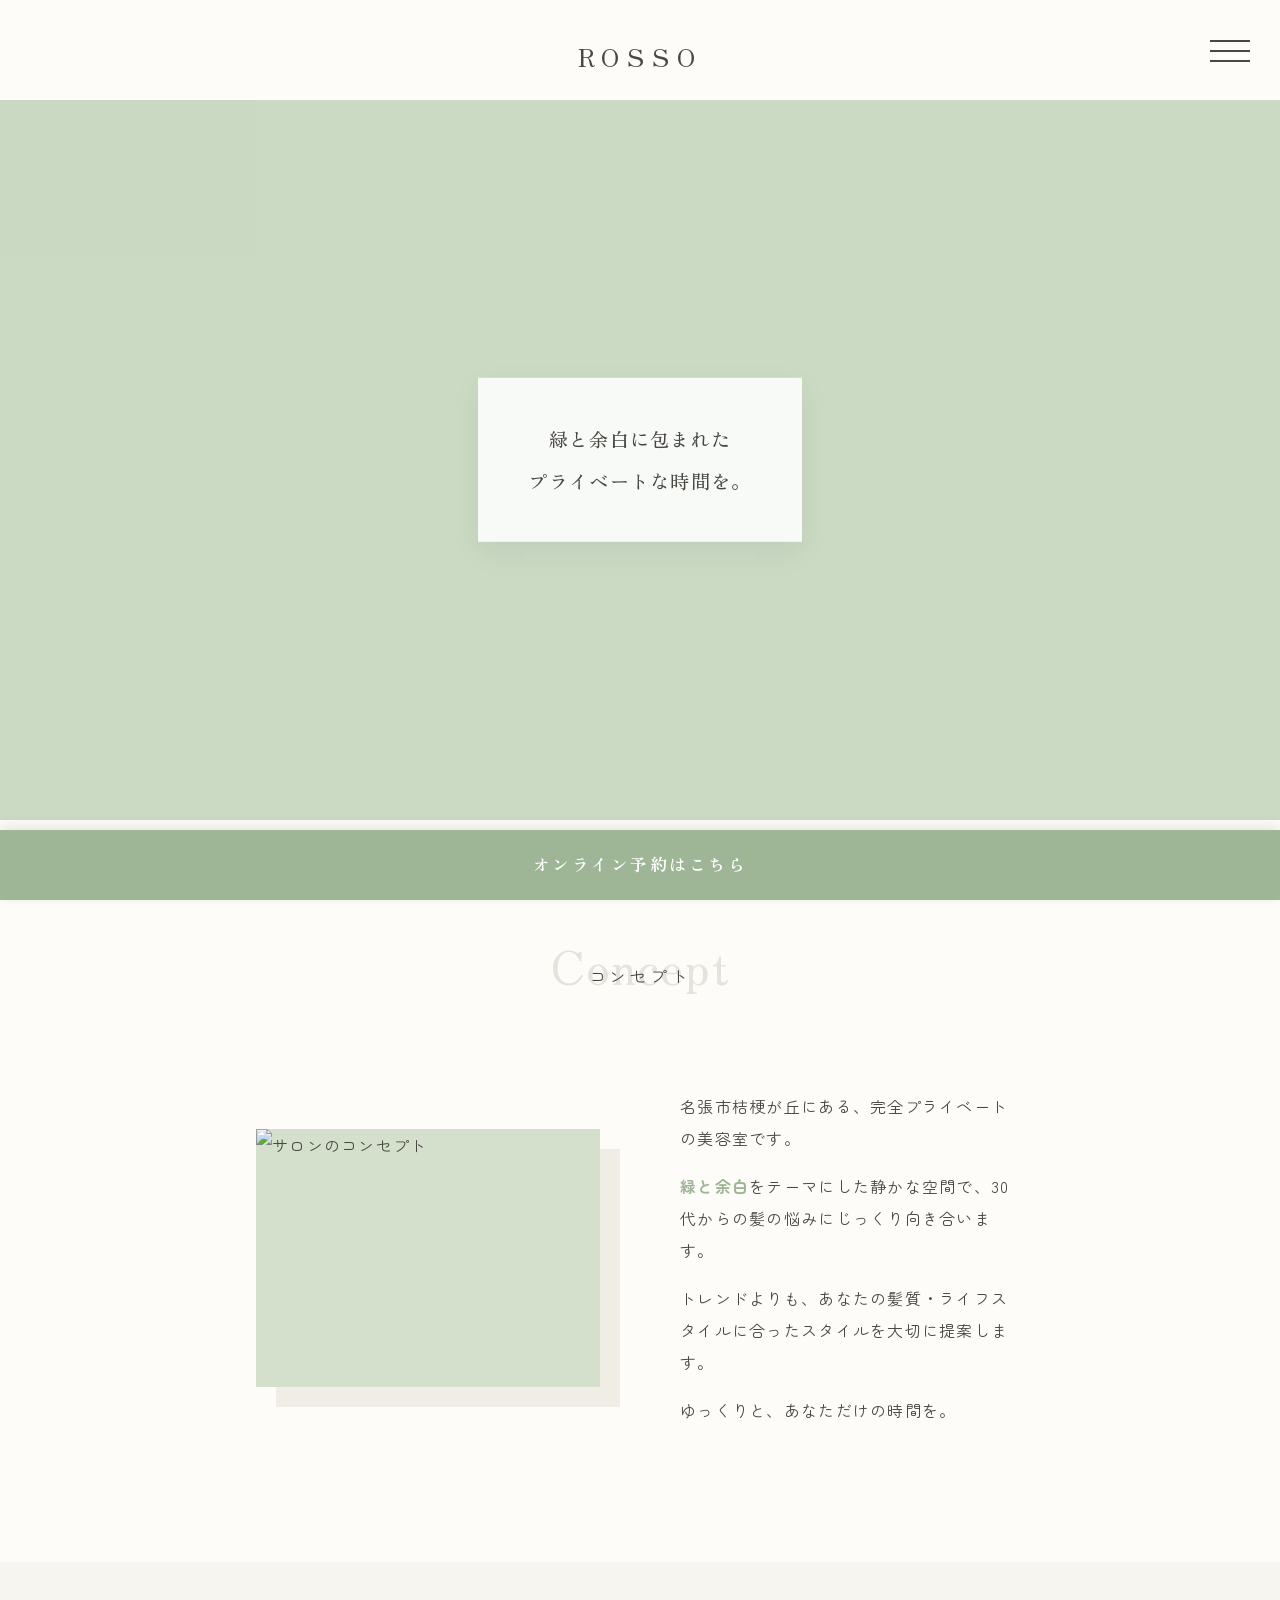
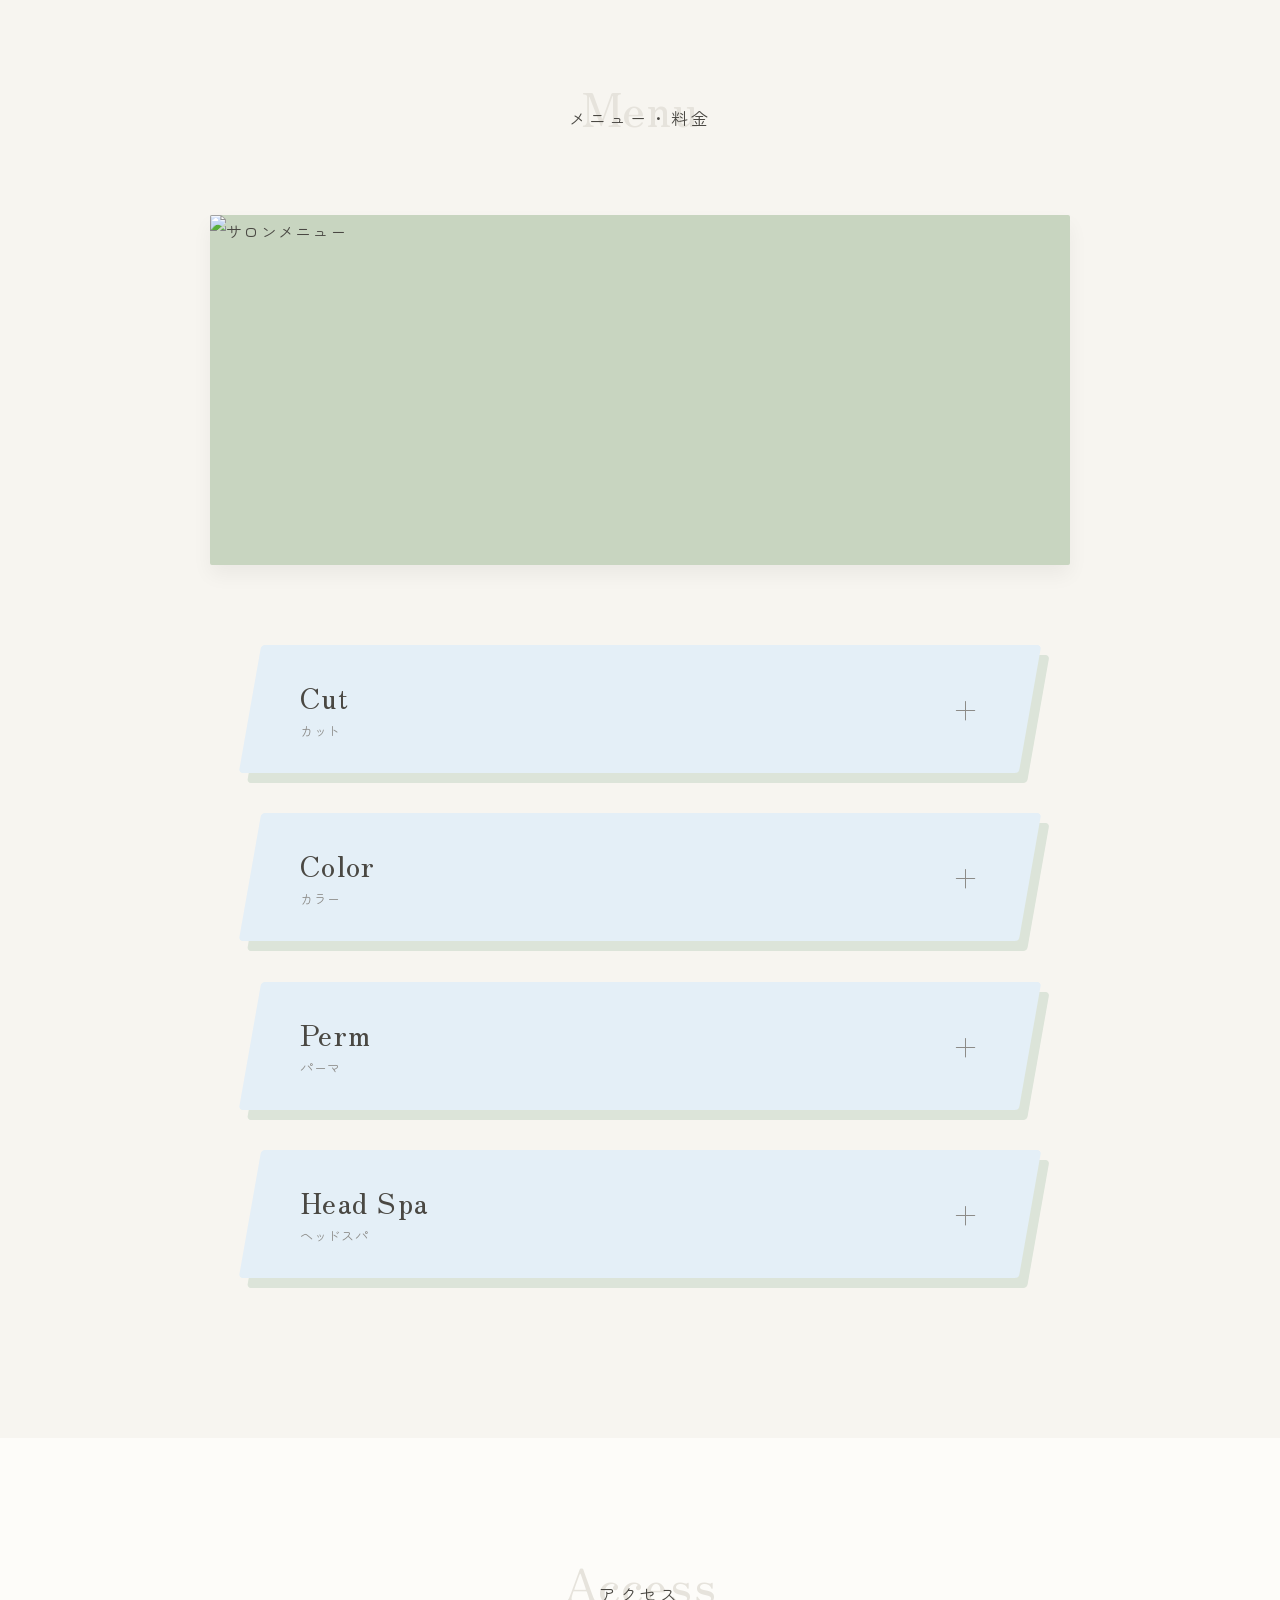
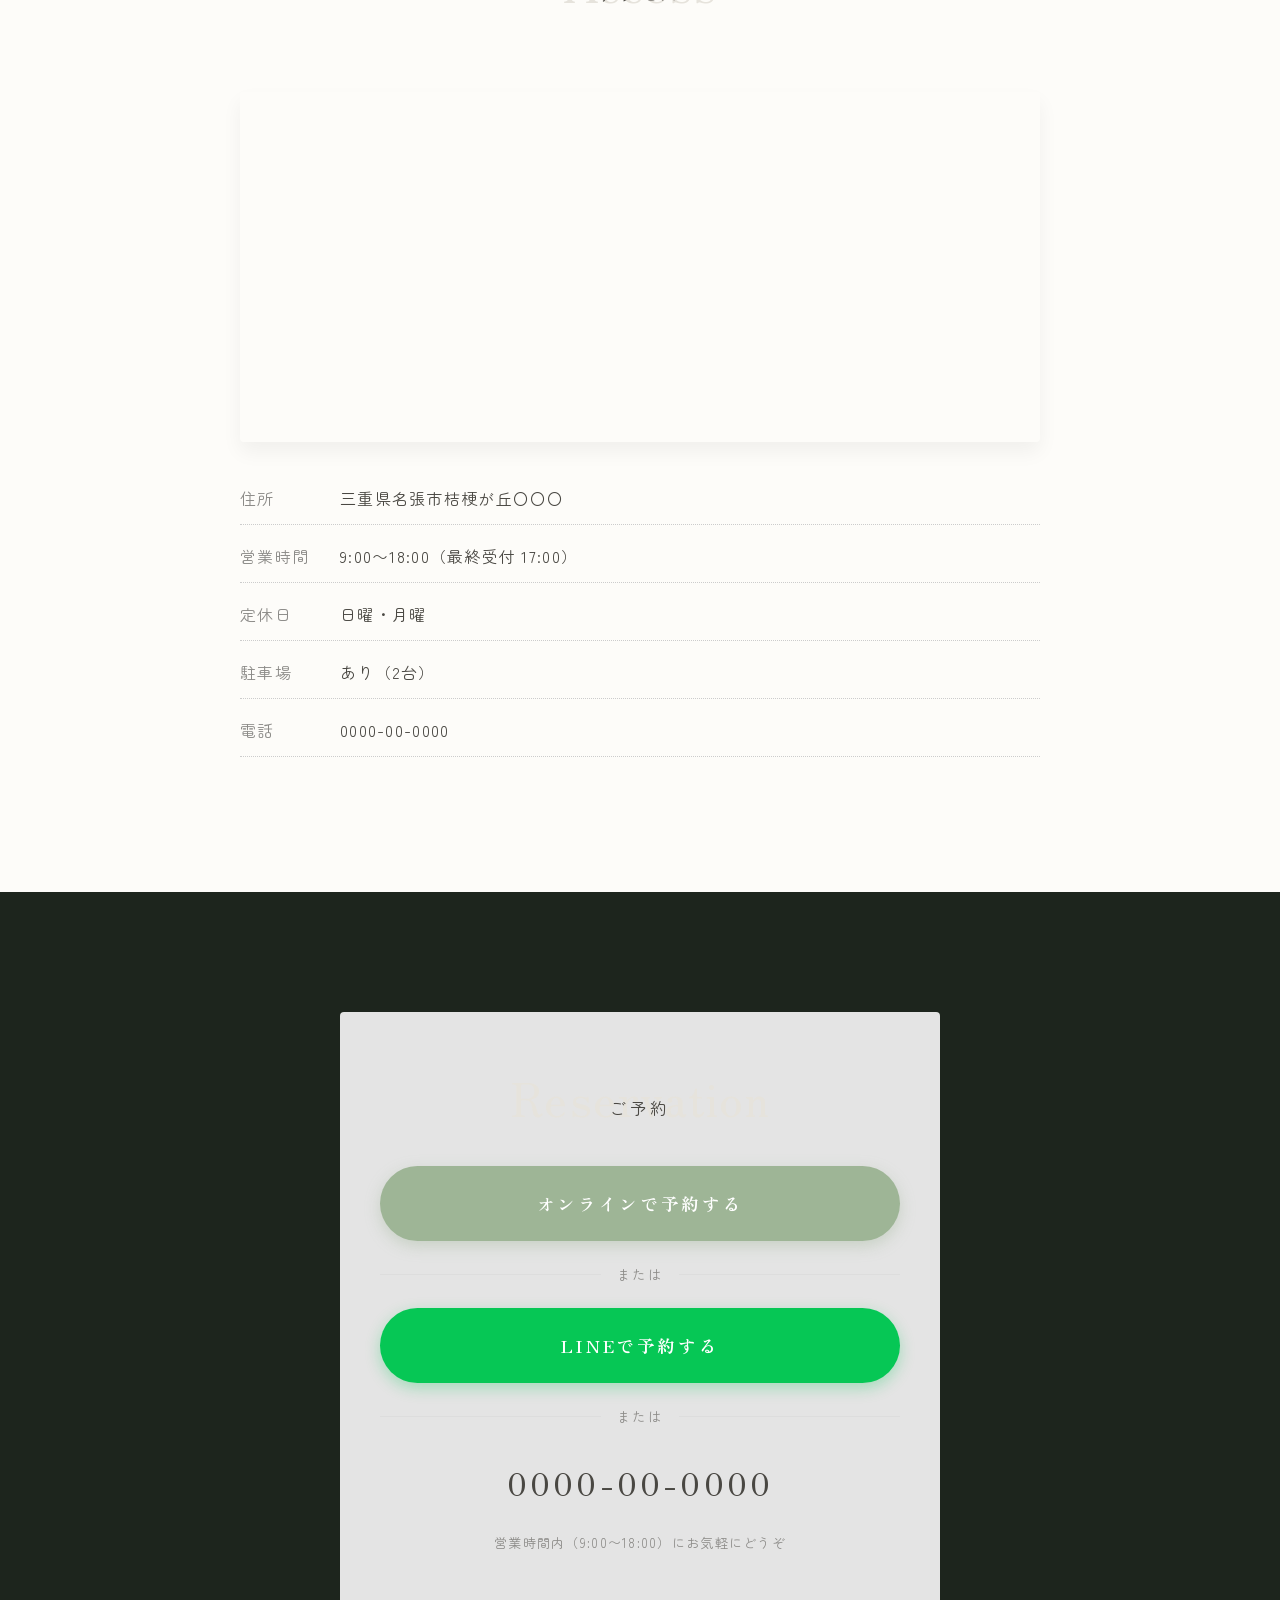
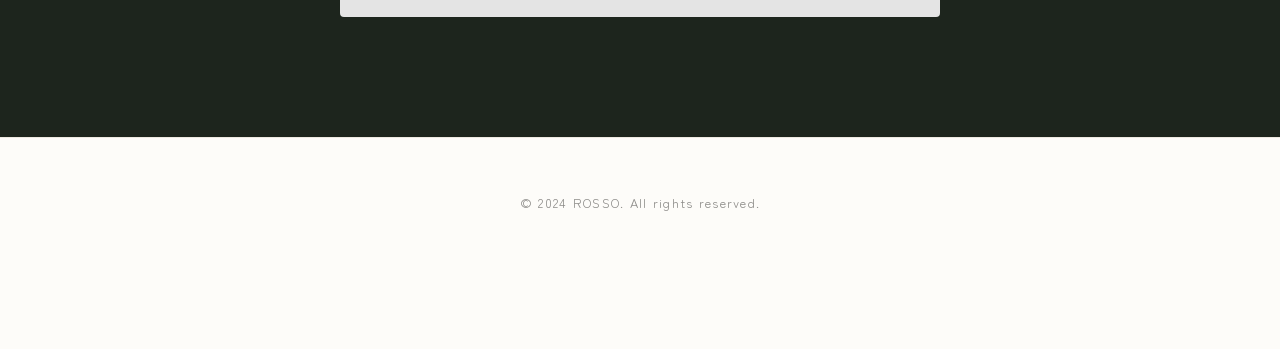
==== index.html @ 3d17b297 "美容室ROSSOの予約サイトを構築 - index.html: 既存サイト完成版（スライドショー・アコーディオン・アクセスマップ） - reservation.html: 週表示カレンダーUI + 予" ====
<!DOCTYPE html>
<html lang="ja">
<head>
    <meta charset="UTF-8">
    <meta name="viewport" content="width=device-width, initial-scale=1.0">
    <title>ROSSO | 緑と余白のプライベートサロン</title>
    <meta name="description" content="名張市桔梗が丘のプライベート美容室ROSSO（ロッソ）。緑と余白をテーマにした落ち着いた空間で、30代からの髪の悩みに寄り添います。カット、カラー、本格ヘッドスパなど。オンライン予約受付中。">

    <link rel="preconnect" href="https://fonts.googleapis.com">
    <link rel="preconnect" href="https://fonts.gstatic.com" crossorigin>
    <link href="https://fonts.googleapis.com/css2?family=Zen+Old+Mincho:wght@400;600&family=Zen+Maru+Gothic:wght@300;400;500&display=swap" rel="stylesheet">
    <link rel="stylesheet" href="css/style.css">
</head>
<body>

    <!-- ハンバーガーボタン -->
    <button class="hamburger-btn" id="hamburgerBtn" aria-label="メニューを開く">
        <span></span><span></span><span></span>
    </button>

    <!-- ナビゲーションオーバーレイ -->
    <nav class="nav-overlay" id="navOverlay" aria-hidden="true">
        <ul class="nav-list">
            <li><a href="#concept">Concept</a></li>
            <li><a href="#menu">Menu</a></li>
            <li><a href="#access">Access</a></li>
            <li><a href="reservation.html">Reservation</a></li>
        </ul>
    </nav>

    <!-- ヘッダー -->
    <header>
        <a href="index.html" class="logo-text">ROSSO</a>
    </header>

    <!-- ヒーロー -->
    <section class="hero" aria-label="メインビジュアル">
        <div class="hero-slider">
            <img src="images/hero1.jpg" alt="サロン内観" class="hero-img active">
            <img src="images/hero2.jpg" alt="ヘアスタイル" class="hero-img">
            <img src="images/hero3.jpg" alt="ヘッドスパ" class="hero-img">
        </div>
        <div class="hero-message">
            <div class="hero-box fade-up">
                <h2>緑と余白に包まれた<br>プライベートな時間を。</h2>
            </div>
        </div>
    </section>

    <!-- コンセプト -->
    <section id="concept">
        <div class="wrapper">
            <div class="section-header fade-up">
                <span class="en-title">Concept</span>
                <span class="jp-title">コンセプト</span>
            </div>
            <div class="concept-layout fade-up">
                <img src="images/concept.jpg" alt="サロンのコンセプト" class="concept-img">
                <div class="concept-text">
                    <p>名張市桔梗が丘にある、完全プライベートの美容室です。</p>
                    <p><span class="highlight">緑と余白</span>をテーマにした静かな空間で、30代からの髪の悩みにじっくり向き合います。</p>
                    <p>トレンドよりも、あなたの髪質・ライフスタイルに合ったスタイルを大切に提案します。</p>
                    <p>ゆっくりと、あなただけの時間を。</p>
                </div>
            </div>
        </div>
    </section>

    <!-- メニュー -->
    <section id="menu" style="background-color: #f7f5f0;">
        <div class="wrapper">
            <div class="section-header fade-up">
                <span class="en-title">Menu</span>
                <span class="jp-title">メニュー・料金</span>
            </div>
            <img src="images/menu-top.jpg" alt="サロンメニュー" class="menu-top-image fade-up">
            <div class="accordion-wrapper">

                <div class="accordion-item fade-up">
                    <div class="accordion-header">
                        <span class="cat-title">Cut <span class="cat-sub">カット</span></span>
                        <span class="toggle-icon">+</span>
                    </div>
                    <div class="accordion-content">
                        <ul class="menu-list">
                            <li class="menu-item">
                                <span class="item-name">カット</span>
                                <span class="item-dots"></span>
                                <span class="item-price">¥5,500〜</span>
                            </li>
                            <li class="menu-item">
                                <span class="item-name">カット＋シャンプー・ブロー</span>
                                <span class="item-dots"></span>
                                <span class="item-price">¥7,700〜</span>
                            </li>
                        </ul>
                        <span class="menu-note">※価格はすべて税込です</span>
                    </div>
                </div>

                <div class="accordion-item fade-up">
                    <div class="accordion-header">
                        <span class="cat-title">Color <span class="cat-sub">カラー</span></span>
                        <span class="toggle-icon">+</span>
                    </div>
                    <div class="accordion-content">
                        <ul class="menu-list">
                            <li class="menu-item">
                                <span class="item-name">リタッチカラー</span>
                                <span class="item-dots"></span>
                                <span class="item-price">¥8,800〜</span>
                            </li>
                            <li class="menu-item">
                                <span class="item-name">フルカラー</span>
                                <span class="item-dots"></span>
                                <span class="item-price">¥11,000〜</span>
                            </li>
                            <li class="menu-item">
                                <span class="item-name">ハイライト</span>
                                <span class="item-dots"></span>
                                <span class="item-price">¥15,400〜</span>
                            </li>
                        </ul>
                        <span class="menu-note">※価格はすべて税込です</span>
                    </div>
                </div>

                <div class="accordion-item fade-up">
                    <div class="accordion-header">
                        <span class="cat-title">Perm <span class="cat-sub">パーマ</span></span>
                        <span class="toggle-icon">+</span>
                    </div>
                    <div class="accordion-content">
                        <ul class="menu-list">
                            <li class="menu-item">
                                <span class="item-name">デジタルパーマ</span>
                                <span class="item-dots"></span>
                                <span class="item-price">¥16,500〜</span>
                            </li>
                            <li class="menu-item">
                                <span class="item-name">コールドパーマ</span>
                                <span class="item-dots"></span>
                                <span class="item-price">¥13,200〜</span>
                            </li>
                        </ul>
                        <span class="menu-note">※価格はすべて税込です</span>
                    </div>
                </div>

                <div class="accordion-item fade-up">
                    <div class="accordion-header">
                        <span class="cat-title">Head Spa <span class="cat-sub">ヘッドスパ</span></span>
                        <span class="toggle-icon">+</span>
                    </div>
                    <div class="accordion-content">
                        <ul class="menu-list">
                            <li class="menu-item">
                                <span class="item-name">本格ヘッドスパ 30分</span>
                                <span class="item-dots"></span>
                                <span class="item-price">¥6,600</span>
                            </li>
                            <li class="menu-item">
                                <span class="item-name">本格ヘッドスパ 60分</span>
                                <span class="item-dots"></span>
                                <span class="item-price">¥11,000</span>
                            </li>
                        </ul>
                        <span class="menu-note">※価格はすべて税込です</span>
                    </div>
                </div>

            </div>
        </div>
    </section>

    <!-- アクセス -->
    <section id="access">
        <div class="wrapper">
            <div class="section-header fade-up">
                <span class="en-title">Access</span>
                <span class="jp-title">アクセス</span>
            </div>
            <div class="access-container fade-up">
                <div class="access-map-wrapper">
                    <iframe
                        src="https://www.google.com/maps/embed?pb=!1m18!1m12!1m3!1d3283.0!2d136.1!3d34.6!2m3!1f0!2f0!3f0!3m2!1i1024!2i768!4f13.1!3m3!1m2!1s0x0%3A0x0!2zMzTCsDM2JzAwLjAiTiAxMzbCsDA2JzAwLjAiRQ!5e0!3m2!1sja!2sjp!4v1234567890"
                        title="ROSSOの地図"
                        allowfullscreen
                        loading="lazy">
                    </iframe>
                </div>
                <div class="access-details-wrapper">
                    <div class="access-row">
                        <span class="access-label">住所</span>
                        <span>三重県名張市桔梗が丘〇〇〇</span>
                    </div>
                    <div class="access-row">
                        <span class="access-label">営業時間</span>
                        <span>9:00〜18:00（最終受付 17:00）</span>
                    </div>
                    <div class="access-row">
                        <span class="access-label">定休日</span>
                        <span>日曜・月曜</span>
                    </div>
                    <div class="access-row">
                        <span class="access-label">駐車場</span>
                        <span>あり（2台）</span>
                    </div>
                    <div class="access-row">
                        <span class="access-label">電話</span>
                        <span><a href="tel:0000-00-0000">0000-00-0000</a></span>
                    </div>
                </div>
            </div>
        </div>
    </section>

    <!-- 予約 -->
    <section class="reservation-section" id="reservation">
        <div class="bg-night"></div>
        <div class="overlay"></div>
        <div class="wrapper">
            <div class="reserve-content-box fade-up">
                <div class="section-header" style="margin-bottom: 40px;">
                    <span class="en-title">Reservation</span>
                    <span class="jp-title">ご予約</span>
                </div>
                <a href="reservation.html" class="main-line-btn btn-online">
                    オンラインで予約する
                </a>
                <div class="divider-or">または</div>
                <a href="https://line.me/YOUR_LINE_ID" class="main-line-btn btn-line" target="_blank" rel="noopener noreferrer">
                    LINEで予約する
                </a>
                <div class="divider-or">または</div>
                <a href="tel:0000-00-0000" class="tel-link">0000-00-0000</a>
                <p class="tel-note">営業時間内（9:00〜18:00）にお気軽にどうぞ</p>
            </div>
        </div>
    </section>

    <!-- フッター -->
    <footer>
        <p>&copy; 2024 ROSSO. All rights reserved.</p>
    </footer>

    <!-- 下部固定ボタン -->
    <a href="reservation.html" class="fixed-bottom-btn">オンライン予約はこちら</a>

    <script src="js/main.js"></script>
</body>
</html>
---- css/style.css ----
@import url('https://fonts.googleapis.com/css2?family=Zen+Old+Mincho:wght@400;600&family=Zen+Maru+Gothic:wght@300;400;500&display=swap');

/* --- 変数設定 --- */
:root {
    --bg-color: #fdfcf9;
    --text-main: #4a4843;
    --text-sub: #8c8b88;
    --accent: #9eb596;
    --btn-bg: #e4eff7;
    --btn-shadow: #dce4d9;
    --line-green: #06c755;
    --font-heading: 'Zen Old Mincho', serif;
    --font-body: 'Zen Maru Gothic', sans-serif;
}

/* --- 基本設定 --- */
html { scroll-behavior: smooth; }
*, *::before, *::after { box-sizing: border-box; }
body {
    font-family: var(--font-body);
    background-color: var(--bg-color);
    color: var(--text-main);
    margin: 0; padding: 0;
    line-height: 2;
    letter-spacing: 0.08em;
    overflow-x: hidden;
    padding-bottom: 80px;
}
h1, h2, h3 { font-family: var(--font-heading); font-weight: 500; margin: 0; }
a { text-decoration: none; color: inherit; transition: opacity 0.3s; }
a:hover { opacity: 0.7; }
.wrapper { max-width: 900px; margin: 0 auto; padding: 0 20px; }
img { max-width: 100%; height: auto; display: block; }

/* --- アニメーション --- */
.fade-up {
    opacity: 0;
    transform: translateY(60px);
    transition: opacity 1.6s cubic-bezier(0.23, 1, 0.32, 1) 0.2s,
                transform 1.6s cubic-bezier(0.23, 1, 0.32, 1) 0.2s;
}
.fade-up.active { opacity: 1; transform: translateY(0); }

/* --- ハンバーガーメニュー --- */
.hamburger-btn {
    position: fixed; top: 30px; right: 30px;
    width: 40px; height: 40px;
    cursor: pointer; z-index: 1000;
    background: none; border: none; padding: 0;
}
.hamburger-btn span {
    display: block; width: 100%; height: 2px;
    background-color: var(--text-main);
    position: absolute; left: 0; transition: 0.4s;
}
.hamburger-btn span:nth-child(1) { top: 10px; }
.hamburger-btn span:nth-child(2) { top: 20px; }
.hamburger-btn span:nth-child(3) { top: 30px; }
.hamburger-btn.active span:nth-child(1) { top: 20px; transform: rotate(45deg); }
.hamburger-btn.active span:nth-child(2) { opacity: 0; }
.hamburger-btn.active span:nth-child(3) { top: 20px; transform: rotate(-45deg); }

.nav-overlay {
    position: fixed; top: 0; left: 0;
    width: 100%; height: 100vh;
    background: rgba(253, 252, 249, 0.98);
    z-index: 999;
    opacity: 0; visibility: hidden; transition: 0.4s;
    display: flex; align-items: center; justify-content: center;
}
.nav-overlay.active { opacity: 1; visibility: visible; }
.nav-list { list-style: none; padding: 0; margin: 0; text-align: center; }
.nav-list li { margin: 30px 0; }
.nav-list a { font-family: var(--font-heading); font-size: 1.5rem; display: block; }

/* --- ヘッダー --- */
header {
    padding: 30px 0; text-align: center;
    position: absolute; width: 100%; top: 0; z-index: 10;
}
.logo-text {
    font-family: var(--font-heading); font-size: 1.6rem;
    letter-spacing: 0.3em; color: var(--text-main); text-transform: uppercase;
}

/* --- ヒーロー（スライドショー） --- */
.hero { margin-top: 100px; height: 80vh; width: 100%; position: relative; overflow: hidden; }
.hero-slider { width: 100%; height: 100%; position: absolute; top: 0; left: 0; }
.hero-img {
    width: 100%; height: 100%; object-fit: cover;
    position: absolute; top: 0; left: 0;
    opacity: 0;
    transition: opacity 2.5s ease, transform 8s linear;
    transform: scale(1.0); z-index: 1;
    background-color: #c8d8c0;
}
.hero-img.active { opacity: 0.95; transform: scale(1.08); z-index: 2; }
.hero-message {
    position: absolute; top: 50%; left: 50%;
    transform: translate(-50%, -50%);
    text-align: center; width: 80%; z-index: 10;
}
.hero-box {
    background: rgba(255, 255, 255, 0.88);
    padding: 40px 50px; display: inline-block;
    box-shadow: 0 10px 30px rgba(0, 0, 0, 0.06);
}
.hero-box h2 { font-size: 1.2rem; color: var(--text-main); margin: 0; line-height: 2.2; }

/* --- セクション共通 --- */
section { padding: 120px 0; }
.section-header { text-align: center; margin-bottom: 80px; }
.en-title {
    display: block; font-size: 3rem; font-family: var(--font-heading);
    color: #e6e3dc; margin-bottom: -28px; position: relative; z-index: 0;
    line-height: 1;
}
.jp-title { display: block; font-size: 1.05rem; position: relative; z-index: 1; letter-spacing: 0.2em; }

/* --- コンセプト --- */
.concept-layout {
    display: flex; align-items: center; justify-content: center;
    gap: 80px; flex-wrap: wrap;
}
.concept-img {
    width: 40%; min-width: 280px; aspect-ratio: 4/3;
    object-fit: cover; box-shadow: 20px 20px 0px #f0ede6;
    background-color: #d4e0cc;
}
.concept-text { width: 40%; min-width: 280px; }
.highlight { color: var(--accent); font-weight: bold; }

/* --- メニュー --- */
.menu-top-image {
    width: 100%; height: 350px; object-fit: cover;
    margin-bottom: 80px; border-radius: 2px;
    box-shadow: 0 10px 20px rgba(0, 0, 0, 0.05);
    background-color: #c8d5c0;
}
.accordion-wrapper { max-width: 800px; margin: 0 auto; }
.accordion-item { margin-bottom: 40px; }
.accordion-header {
    padding: 35px 50px; cursor: pointer;
    display: flex; justify-content: space-between; align-items: center;
    background-color: var(--btn-bg);
    transform: skewX(-10deg);
    box-shadow: 10px 10px 0px var(--btn-shadow);
    border-radius: 4px; transition: all 0.3s ease; margin: 0 10px;
}
.accordion-header:hover {
    transform: skewX(-10deg) translate(-3px, -3px);
    box-shadow: 13px 13px 0px var(--btn-shadow);
    background-color: #ecf4f9;
}
.accordion-header > * { transform: skewX(10deg); }
.cat-title {
    font-size: 1.8rem; font-family: var(--font-heading); color: var(--text-main);
    display: flex; flex-direction: column; align-items: flex-start; line-height: 1.2;
}
.cat-sub {
    font-size: 0.82rem; color: var(--text-sub); margin-top: 8px;
    font-family: var(--font-body); font-weight: normal; letter-spacing: 0.05em;
}
.toggle-icon {
    font-size: 1.8rem; color: var(--text-sub); font-weight: 300;
    transition: transform 0.3s; margin-left: 20px; line-height: 1;
}
.accordion-item.open .toggle-icon { transform: skewX(10deg) rotate(45deg); }
.accordion-content {
    max-height: 0; overflow: hidden;
    transition: max-height 0.7s ease-out; padding: 0 50px;
}
.accordion-item.open .accordion-content { padding-top: 30px; padding-bottom: 20px; }
.menu-list { list-style: none; padding: 0; margin: 0; }
.menu-item {
    display: flex; justify-content: space-between;
    align-items: baseline; margin-bottom: 20px;
}
.item-name { background-color: #f7f5f0; padding-right: 15px; z-index: 1; }
.item-dots {
    flex-grow: 1; border-bottom: 1px dotted #ccc;
    margin: 0 10px; position: relative; top: -5px;
}
.item-price { font-family: var(--font-heading); font-size: 1.1rem; white-space: nowrap; }
.menu-note { display: block; text-align: right; font-size: 0.8rem; color: var(--text-sub); margin-top: 10px; }

/* --- アクセス --- */
.access-container { text-align: center; }
.access-map-wrapper {
    width: 100%; max-width: 800px; margin: 0 auto 40px auto;
    position: relative;
}
.access-map-wrapper iframe {
    width: 100%; height: 350px; border: 0;
    filter: grayscale(20%); display: block;
    border-radius: 4px;
    box-shadow: 0 10px 20px rgba(0, 0, 0, 0.05);
}
.access-details-wrapper { max-width: 800px; margin: 0 auto; text-align: left; }
.access-row {
    display: flex; margin-bottom: 15px;
    border-bottom: 1px dotted #ccc; padding-bottom: 10px;
}
.access-label { width: 100px; color: var(--text-sub); flex-shrink: 0; }

/* --- 予約セクション --- */
.reservation-section {
    position: relative; text-align: center; padding: 120px 0;
    color: #fff;
}
.bg-night {
    position: absolute; top: 0; left: 0; width: 100%; height: 100%;
    background-image: url('../images/reserve-bg.jpg');
    background-size: cover; background-position: center; z-index: -2;
    background-color: #3a4a3a;
}
.overlay {
    position: absolute; top: 0; left: 0; width: 100%; height: 100%;
    background: rgba(0, 0, 0, 0.5); z-index: -1;
}
.reserve-content-box {
    background-color: rgba(255, 255, 255, 0.88);
    color: var(--text-main);
    padding: 60px 40px; max-width: 600px;
    margin: 0 auto; border-radius: 4px;
}
.main-line-btn {
    display: block; color: #fff;
    text-align: center; padding: 20px 0; border-radius: 50px;
    font-size: 1.1rem; font-weight: bold; margin-bottom: 16px;
    transition: 0.3s; font-family: var(--font-heading);
    letter-spacing: 0.15em;
}
.main-line-btn:hover { transform: translateY(-3px); opacity: 0.9; }
.btn-online {
    background-color: var(--accent);
    box-shadow: 0 5px 15px rgba(158, 181, 150, 0.4);
}
.btn-line {
    background-color: var(--line-green);
    box-shadow: 0 5px 15px rgba(6, 199, 85, 0.3);
}
.divider-or {
    display: flex; align-items: center; gap: 16px;
    color: var(--text-sub); font-size: 0.85rem; margin: 20px 0;
}
.divider-or::before, .divider-or::after {
    content: ''; flex: 1; border-bottom: 1px solid #ddd;
}
.tel-link {
    display: block; font-size: 2rem; font-family: var(--font-heading);
    color: var(--text-main); letter-spacing: 0.1em; margin: 16px 0;
}
.tel-note { font-size: 0.82rem; color: var(--text-sub); margin: 0; }

/* --- フッター --- */
footer {
    text-align: center; padding: 40px 20px;
    font-size: 0.8rem; color: var(--text-sub);
    background-color: var(--bg-color);
    border-top: 1px solid #ede9e0;
}

/* --- 下部固定予約ボタン --- */
.fixed-bottom-btn {
    position: fixed; bottom: 0; left: 0; width: 100%;
    background-color: var(--accent); color: #fff;
    text-align: center; padding: 18px 0;
    font-family: var(--font-heading); font-size: 1.05rem; font-weight: bold;
    z-index: 997; box-shadow: 0 -3px 12px rgba(0, 0, 0, 0.1);
    transition: 0.3s; letter-spacing: 0.15em;
}
.fixed-bottom-btn:hover { opacity: 0.9; color: #fff; }

/* --- レスポンシブ --- */
@media (max-width: 768px) {
    .hero-box { padding: 28px 24px; }
    .hero-box h2 { font-size: 1rem; }
    .concept-layout { gap: 40px; }
    .concept-img, .concept-text { width: 100%; min-width: unset; }
    .accordion-header { padding: 24px 28px; transform: skewX(-6deg); margin: 0 5px; }
    .accordion-header:hover { transform: skewX(-6deg) translate(-3px, -3px); }
    .accordion-header > * { transform: skewX(6deg); }
    .accordion-item.open .toggle-icon { transform: skewX(6deg) rotate(45deg); }
    .cat-title { font-size: 1.3rem; }
    .en-title { font-size: 2rem; }
    .reserve-content-box { padding: 40px 20px; margin: 0 16px; }
    .tel-link { font-size: 1.6rem; }
}
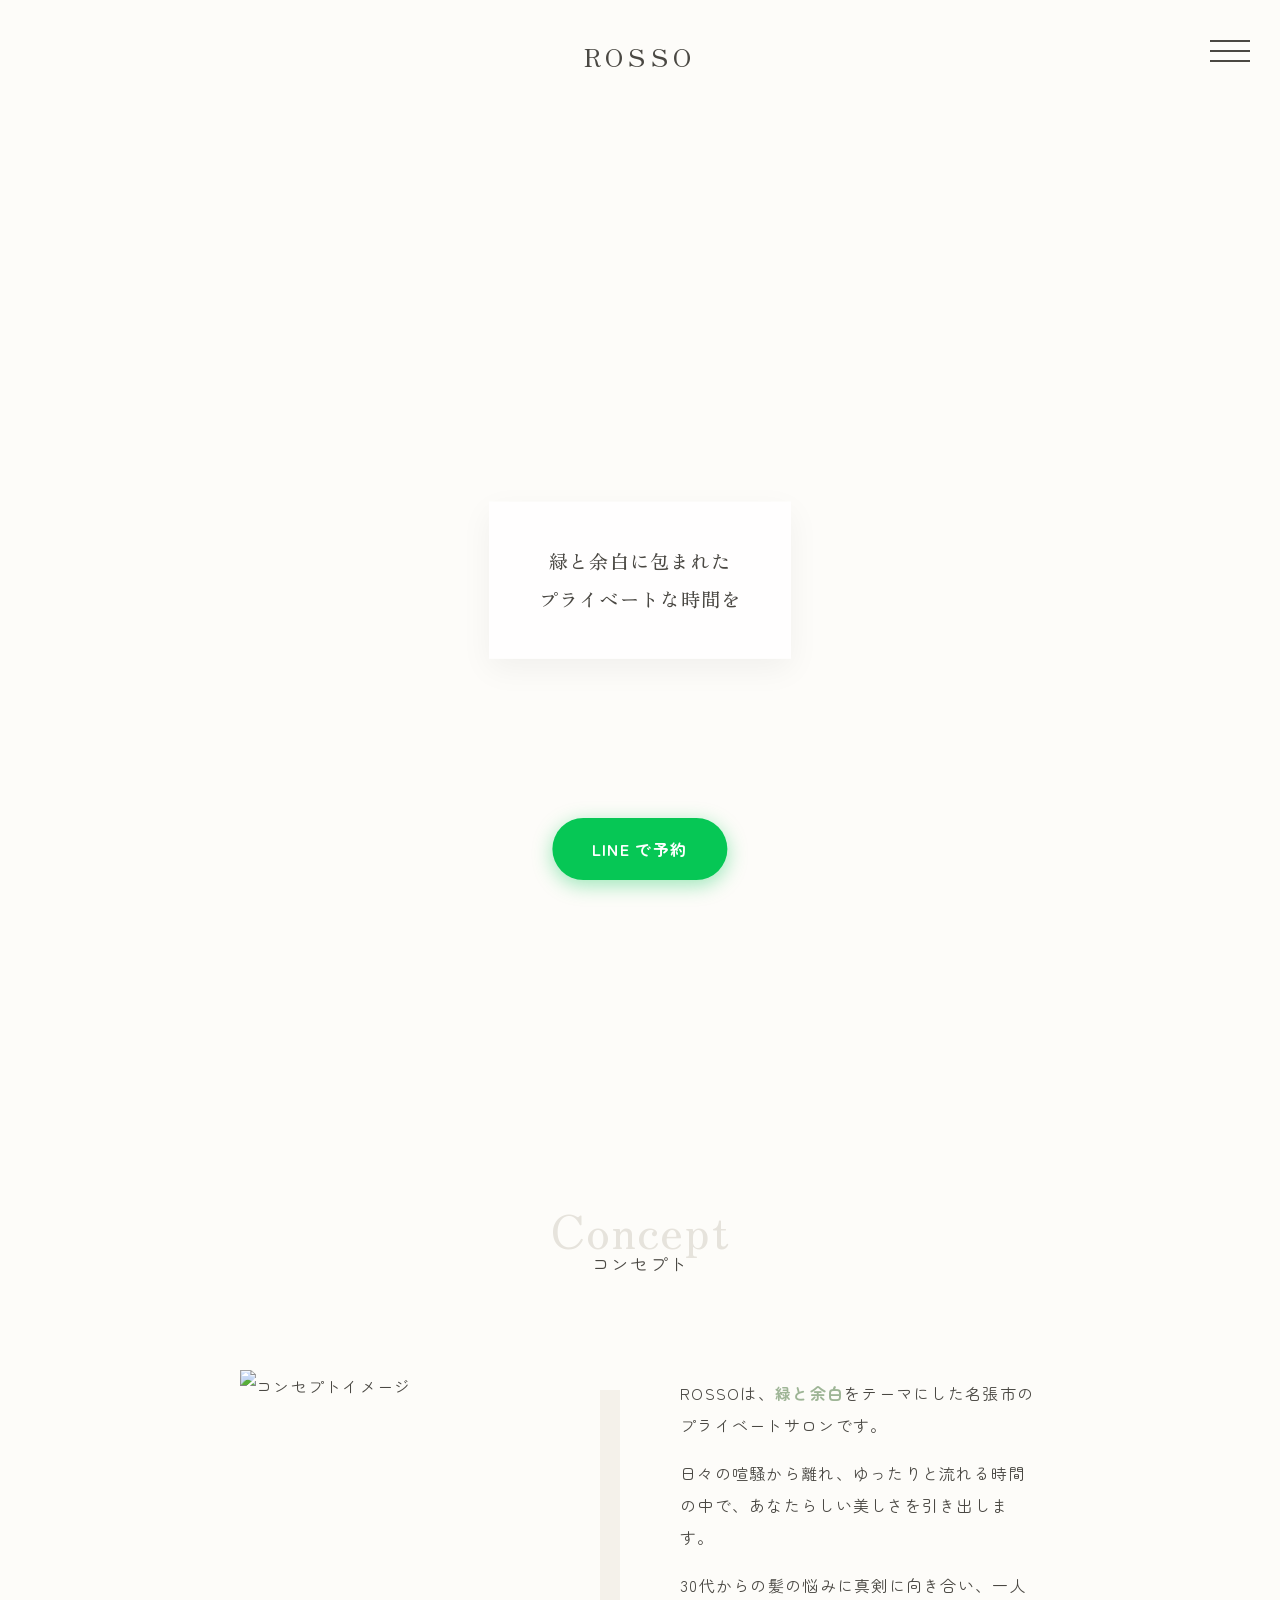
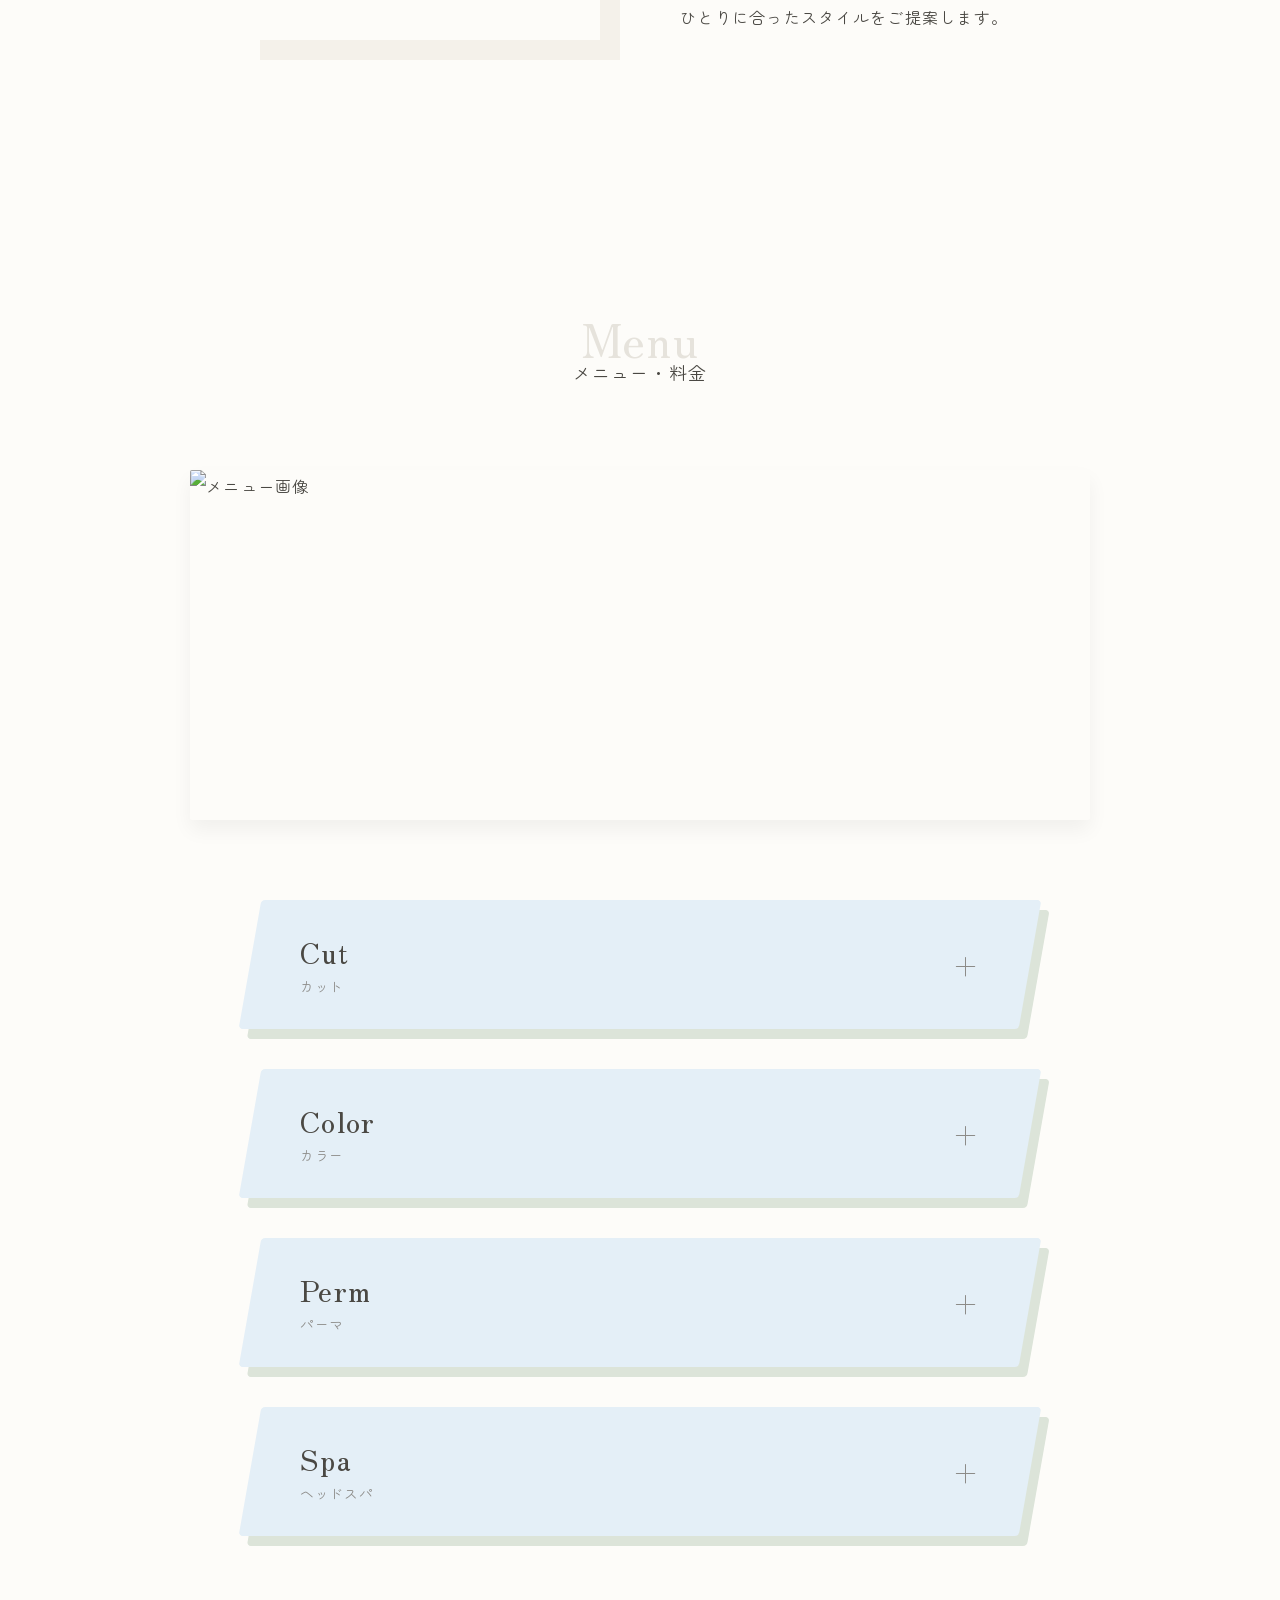
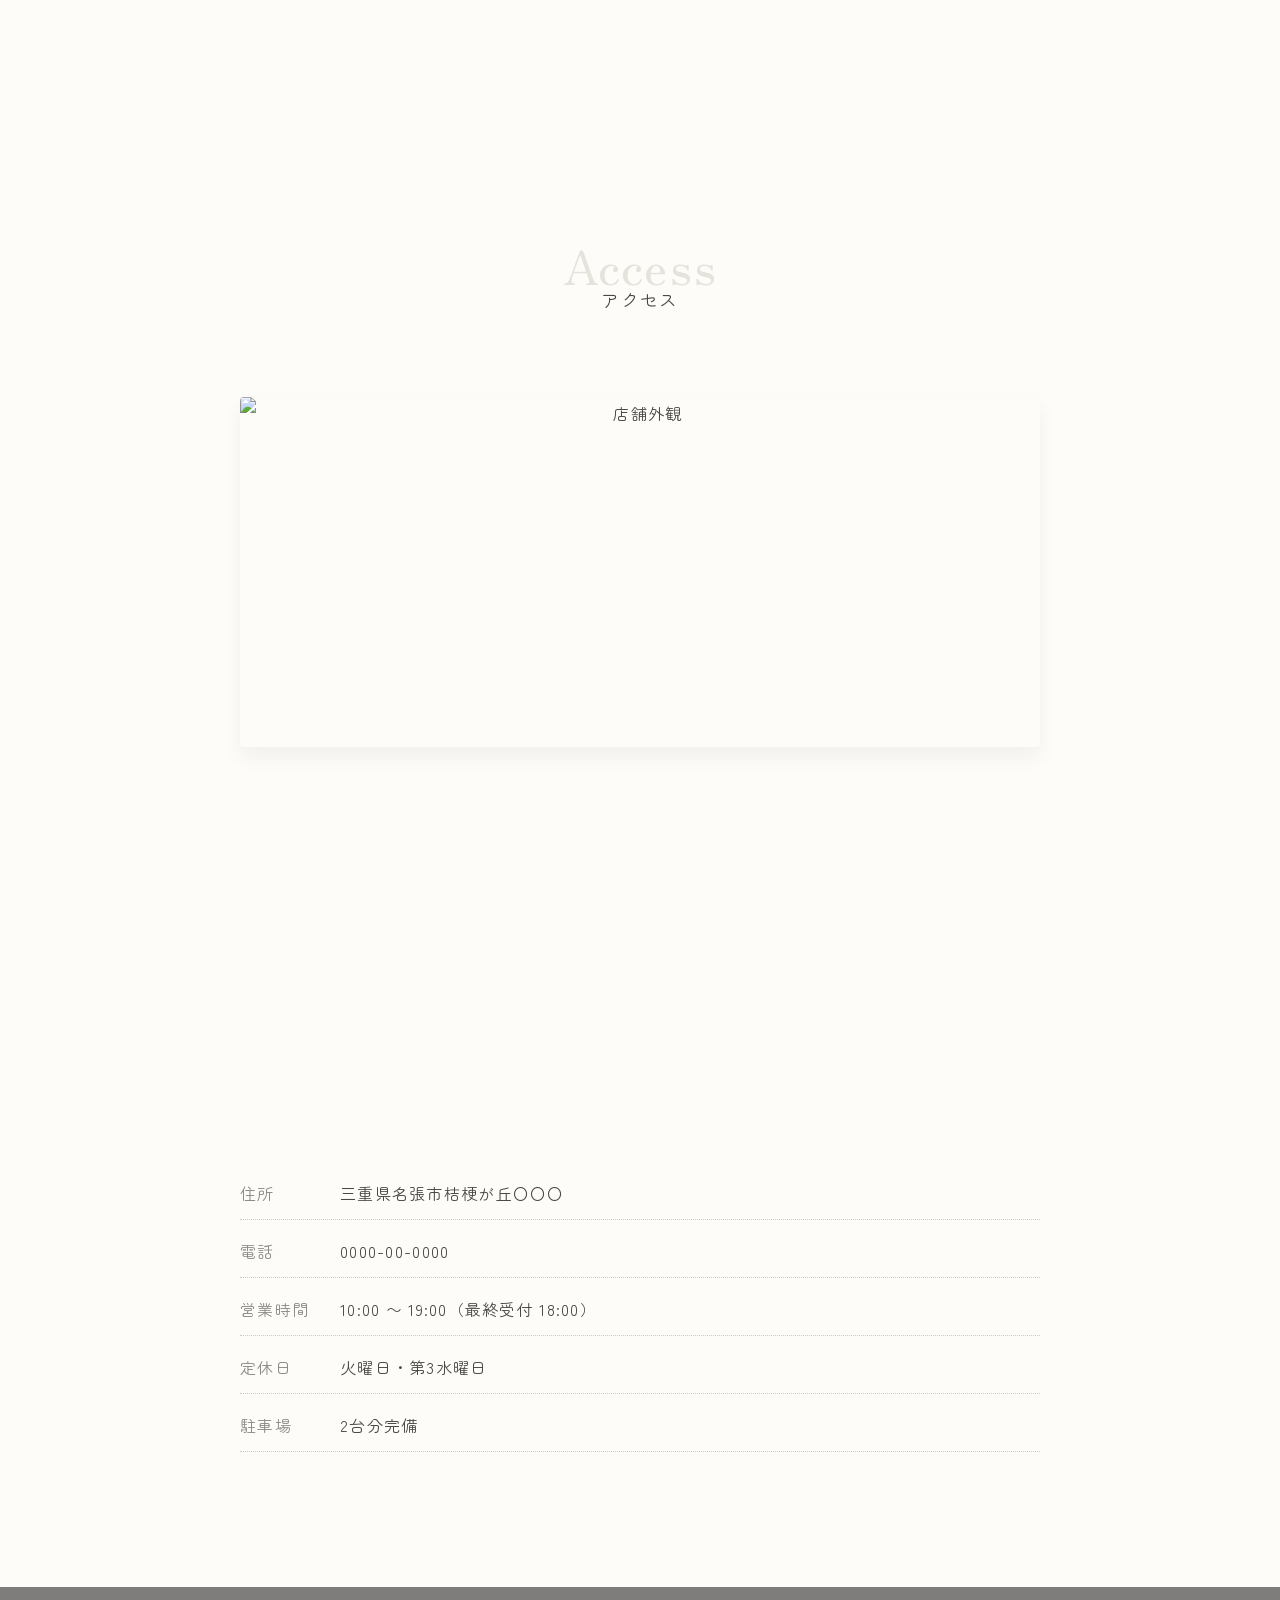
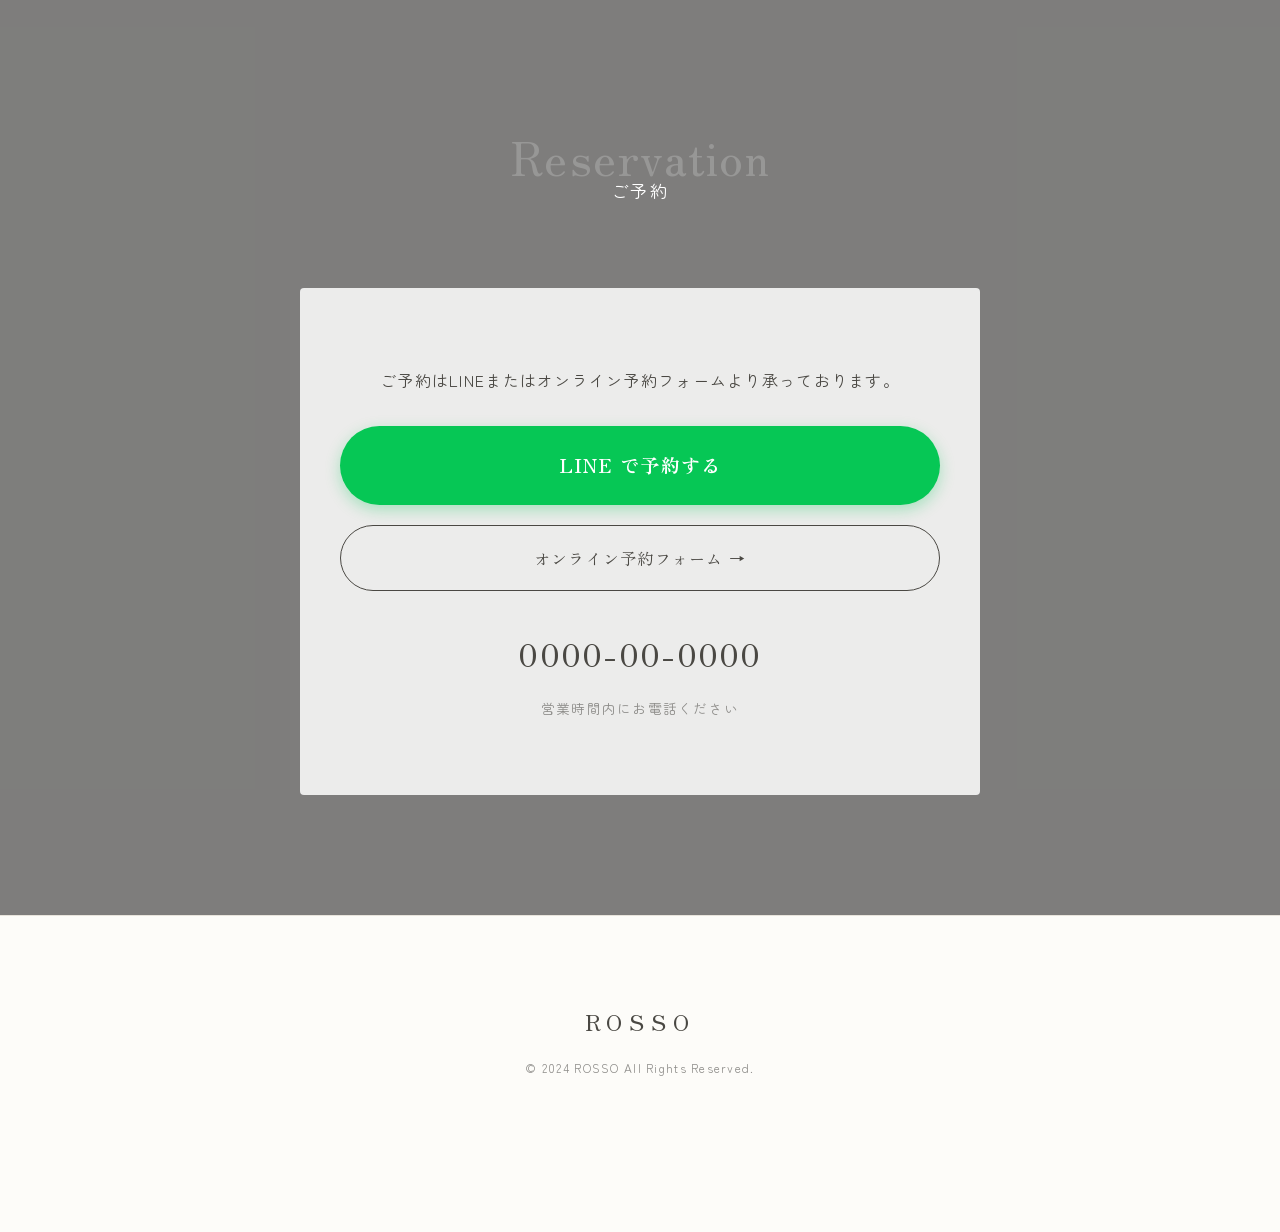
==== commit 2854bbc3: "feat: 美容室予約システム全ファイルを実装 - index.html: 既存サイト完成版（スライダー・アコーディオン・アクセス） - reservation.html: 3ステップ予約フォーム（週" ====
--- a/index.html
+++ b/index.html
@@ -1,252 +1,199 @@
 <!DOCTYPE html>
 <html lang="ja">
 <head>
-    <meta charset="UTF-8">
-    <meta name="viewport" content="width=device-width, initial-scale=1.0">
-    <title>ROSSO | 緑と余白のプライベートサロン</title>
-    <meta name="description" content="名張市桔梗が丘のプライベート美容室ROSSO（ロッソ）。緑と余白をテーマにした落ち着いた空間で、30代からの髪の悩みに寄り添います。カット、カラー、本格ヘッドスパなど。オンライン予約受付中。">
+  <meta charset="UTF-8">
+  <meta name="viewport" content="width=device-width, initial-scale=1.0">
+  <title>ROSSO | 緑と余白のプライベートサロン</title>
+  <meta name="description" content="名張市桔梗が丘のプライベート美容室ROSSO（ロッソ）。緑と余白をテーマにした落ち着いた空間で、30代からの髪の悩みに寄り添います。カット、カラー、本格ヘッドスパなど。LINE予約受付中。">
 
-    <link rel="preconnect" href="https://fonts.googleapis.com">
-    <link rel="preconnect" href="https://fonts.gstatic.com" crossorigin>
-    <link href="https://fonts.googleapis.com/css2?family=Zen+Old+Mincho:wght@400;600&family=Zen+Maru+Gothic:wght@300;400;500&display=swap" rel="stylesheet">
-    <link rel="stylesheet" href="css/style.css">
+  <link rel="preconnect" href="https://fonts.googleapis.com">
+  <link rel="preconnect" href="https://fonts.gstatic.com" crossorigin>
+  <link href="https://fonts.googleapis.com/css2?family=Zen+Old+Mincho:wght@400;600&family=Zen+Maru+Gothic:wght@300;400;500&display=swap" rel="stylesheet">
+  <link rel="stylesheet" href="css/style.css">
 </head>
 <body>
 
-    <!-- ハンバーガーボタン -->
-    <button class="hamburger-btn" id="hamburgerBtn" aria-label="メニューを開く">
-        <span></span><span></span><span></span>
-    </button>
+  <!-- ハンバーガーメニュー -->
+  <button class="hamburger-btn" id="hamburgerBtn" aria-label="メニュー">
+    <span></span><span></span><span></span>
+  </button>
 
-    <!-- ナビゲーションオーバーレイ -->
-    <nav class="nav-overlay" id="navOverlay" aria-hidden="true">
-        <ul class="nav-list">
-            <li><a href="#concept">Concept</a></li>
-            <li><a href="#menu">Menu</a></li>
-            <li><a href="#access">Access</a></li>
-            <li><a href="reservation.html">Reservation</a></li>
-        </ul>
-    </nav>
+  <!-- ナビオーバーレイ -->
+  <nav class="nav-overlay" id="navOverlay">
+    <ul class="nav-list">
+      <li><a href="#concept" class="nav-link">Concept</a></li>
+      <li><a href="#menu" class="nav-link">Menu</a></li>
+      <li><a href="#access" class="nav-link">Access</a></li>
+      <li><a href="reservation.html">Reservation</a></li>
+    </ul>
+  </nav>
 
-    <!-- ヘッダー -->
-    <header>
-        <a href="index.html" class="logo-text">ROSSO</a>
-    </header>
+  <!-- ヘッダー -->
+  <header>
+    <a href="index.html" class="logo-text">ROSSO</a>
+  </header>
 
-    <!-- ヒーロー -->
-    <section class="hero" aria-label="メインビジュアル">
-        <div class="hero-slider">
-            <img src="images/hero1.jpg" alt="サロン内観" class="hero-img active">
-            <img src="images/hero2.jpg" alt="ヘアスタイル" class="hero-img">
-            <img src="images/hero3.jpg" alt="ヘッドスパ" class="hero-img">
+  <!-- ヒーロー -->
+  <section class="hero">
+    <div class="hero-slider">
+      <img src="images/hero1.jpg" alt="サロン内観" class="hero-img active">
+      <img src="images/hero2.jpg" alt="ヘアスタイル" class="hero-img">
+      <img src="images/hero3.jpg" alt="施術風景" class="hero-img">
+    </div>
+    <div class="hero-message">
+      <div class="hero-box">
+        <h2>緑と余白に包まれた<br>プライベートな時間を</h2>
+      </div>
+    </div>
+  </section>
+
+  <!-- コンセプト -->
+  <section id="concept">
+    <div class="wrapper">
+      <div class="section-header fade-up">
+        <span class="en-title">Concept</span>
+        <span class="jp-title">コンセプト</span>
+      </div>
+      <div class="concept-layout fade-up">
+        <img src="images/concept.jpg" alt="コンセプトイメージ" class="concept-img">
+        <div class="concept-text">
+          <p>ROSSOは、<span class="highlight">緑と余白</span>をテーマにした名張市のプライベートサロンです。</p>
+          <p>日々の喧騒から離れ、ゆったりと流れる時間の中で、あなたらしい美しさを引き出します。</p>
+          <p>30代からの髪の悩みに真剣に向き合い、一人ひとりに合ったスタイルをご提案します。</p>
         </div>
-        <div class="hero-message">
-            <div class="hero-box fade-up">
-                <h2>緑と余白に包まれた<br>プライベートな時間を。</h2>
-            </div>
+      </div>
+    </div>
+  </section>
+
+  <!-- メニュー -->
+  <section id="menu">
+    <div class="wrapper">
+      <div class="section-header fade-up">
+        <span class="en-title">Menu</span>
+        <span class="jp-title">メニュー・料金</span>
+      </div>
+      <img src="images/menu-top.jpg" alt="メニュー画像" class="menu-top-image fade-up">
+      <div class="accordion-wrapper">
+
+        <div class="accordion-item fade-up">
+          <div class="accordion-header">
+            <span class="cat-title">Cut<span class="cat-sub">カット</span></span>
+            <span class="toggle-icon">+</span>
+          </div>
+          <div class="accordion-content">
+            <ul class="menu-list">
+              <li class="menu-item"><span class="item-name">カット</span><span class="item-dots"></span><span class="item-price">¥4,500〜</span></li>
+              <li class="menu-item"><span class="item-name">カット＋前処理</span><span class="item-dots"></span><span class="item-price">¥5,500〜</span></li>
+            </ul>
+            <span class="menu-note">※価格はすべて税込み表示です</span>
+          </div>
         </div>
-    </section>
 
-    <!-- コンセプト -->
-    <section id="concept">
-        <div class="wrapper">
-            <div class="section-header fade-up">
-                <span class="en-title">Concept</span>
-                <span class="jp-title">コンセプト</span>
-            </div>
-            <div class="concept-layout fade-up">
-                <img src="images/concept.jpg" alt="サロンのコンセプト" class="concept-img">
-                <div class="concept-text">
-                    <p>名張市桔梗が丘にある、完全プライベートの美容室です。</p>
-                    <p><span class="highlight">緑と余白</span>をテーマにした静かな空間で、30代からの髪の悩みにじっくり向き合います。</p>
-                    <p>トレンドよりも、あなたの髪質・ライフスタイルに合ったスタイルを大切に提案します。</p>
-                    <p>ゆっくりと、あなただけの時間を。</p>
-                </div>
-            </div>
+        <div class="accordion-item fade-up">
+          <div class="accordion-header">
+            <span class="cat-title">Color<span class="cat-sub">カラー</span></span>
+            <span class="toggle-icon">+</span>
+          </div>
+          <div class="accordion-content">
+            <ul class="menu-list">
+              <li class="menu-item"><span class="item-name">リタッチカラー</span><span class="item-dots"></span><span class="item-price">¥6,000〜</span></li>
+              <li class="menu-item"><span class="item-name">フルカラー</span><span class="item-dots"></span><span class="item-price">¥8,000〜</span></li>
+              <li class="menu-item"><span class="item-name">ハイライト</span><span class="item-dots"></span><span class="item-price">¥10,000〜</span></li>
+            </ul>
+            <span class="menu-note">※価格はすべて税込み表示です</span>
+          </div>
         </div>
-    </section>
 
-    <!-- メニュー -->
-    <section id="menu" style="background-color: #f7f5f0;">
-        <div class="wrapper">
-            <div class="section-header fade-up">
-                <span class="en-title">Menu</span>
-                <span class="jp-title">メニュー・料金</span>
-            </div>
-            <img src="images/menu-top.jpg" alt="サロンメニュー" class="menu-top-image fade-up">
-            <div class="accordion-wrapper">
+        <div class="accordion-item fade-up">
+          <div class="accordion-header">
+            <span class="cat-title">Perm<span class="cat-sub">パーマ</span></span>
+            <span class="toggle-icon">+</span>
+          </div>
+          <div class="accordion-content">
+            <ul class="menu-list">
+              <li class="menu-item"><span class="item-name">パーマ</span><span class="item-dots"></span><span class="item-price">¥9,000〜</span></li>
+              <li class="menu-item"><span class="item-name">デジタルパーマ</span><span class="item-dots"></span><span class="item-price">¥12,000〜</span></li>
+            </ul>
+            <span class="menu-note">※価格はすべて税込み表示です</span>
+          </div>
+        </div>
 
-                <div class="accordion-item fade-up">
-                    <div class="accordion-header">
-                        <span class="cat-title">Cut <span class="cat-sub">カット</span></span>
-                        <span class="toggle-icon">+</span>
-                    </div>
-                    <div class="accordion-content">
-                        <ul class="menu-list">
-                            <li class="menu-item">
-                                <span class="item-name">カット</span>
-                                <span class="item-dots"></span>
-                                <span class="item-price">¥5,500〜</span>
-                            </li>
-                            <li class="menu-item">
-                                <span class="item-name">カット＋シャンプー・ブロー</span>
-                                <span class="item-dots"></span>
-                                <span class="item-price">¥7,700〜</span>
-                            </li>
-                        </ul>
-                        <span class="menu-note">※価格はすべて税込です</span>
-                    </div>
-                </div>
+        <div class="accordion-item fade-up">
+          <div class="accordion-header">
+            <span class="cat-title">Spa<span class="cat-sub">ヘッドスパ</span></span>
+            <span class="toggle-icon">+</span>
+          </div>
+          <div class="accordion-content">
+            <ul class="menu-list">
+              <li class="menu-item"><span class="item-name">ヘッドスパ（30分）</span><span class="item-dots"></span><span class="item-price">¥4,000〜</span></li>
+              <li class="menu-item"><span class="item-name">ヘッドスパ（60分）</span><span class="item-dots"></span><span class="item-price">¥7,000〜</span></li>
+            </ul>
+            <span class="menu-note">※価格はすべて税込み表示です</span>
+          </div>
+        </div>
 
-                <div class="accordion-item fade-up">
-                    <div class="accordion-header">
-                        <span class="cat-title">Color <span class="cat-sub">カラー</span></span>
-                        <span class="toggle-icon">+</span>
-                    </div>
-                    <div class="accordion-content">
-                        <ul class="menu-list">
-                            <li class="menu-item">
-                                <span class="item-name">リタッチカラー</span>
-                                <span class="item-dots"></span>
-                                <span class="item-price">¥8,800〜</span>
-                            </li>
-                            <li class="menu-item">
-                                <span class="item-name">フルカラー</span>
-                                <span class="item-dots"></span>
-                                <span class="item-price">¥11,000〜</span>
-                            </li>
-                            <li class="menu-item">
-                                <span class="item-name">ハイライト</span>
-                                <span class="item-dots"></span>
-                                <span class="item-price">¥15,400〜</span>
-                            </li>
-                        </ul>
-                        <span class="menu-note">※価格はすべて税込です</span>
-                    </div>
-                </div>
+      </div>
+    </div>
+  </section>
 
-                <div class="accordion-item fade-up">
-                    <div class="accordion-header">
-                        <span class="cat-title">Perm <span class="cat-sub">パーマ</span></span>
-                        <span class="toggle-icon">+</span>
-                    </div>
-                    <div class="accordion-content">
-                        <ul class="menu-list">
-                            <li class="menu-item">
-                                <span class="item-name">デジタルパーマ</span>
-                                <span class="item-dots"></span>
-                                <span class="item-price">¥16,500〜</span>
-                            </li>
-                            <li class="menu-item">
-                                <span class="item-name">コールドパーマ</span>
-                                <span class="item-dots"></span>
-                                <span class="item-price">¥13,200〜</span>
-                            </li>
-                        </ul>
-                        <span class="menu-note">※価格はすべて税込です</span>
-                    </div>
-                </div>
+  <!-- アクセス -->
+  <section id="access">
+    <div class="wrapper">
+      <div class="section-header fade-up">
+        <span class="en-title">Access</span>
+        <span class="jp-title">アクセス</span>
+      </div>
+      <div class="access-container fade-up">
+        <img src="images/access.jpg" alt="店舗外観" class="access-img">
+        <iframe
+          src="https://www.google.com/maps/embed?pb=!1m18!1m12!1m3!1d3271.0!2d136.1!3d34.6!2m3!1f0!2f0!3f0!3m2!1i1024!2i768!4f13.1!3m3!1m2!1s0x0%3A0x0!2zMzTCsDM2JzAwLjAiTiAxMzbCsDA2JzAwLjAiRQ!5e0!3m2!1sja!2sjp!4v1700000000000!5m2!1sja!2sjp"
+          width="100%" height="350" style="border:0;" allowfullscreen="" loading="lazy">
+        </iframe>
+        <div class="access-details-wrapper">
+          <div class="access-row"><span class="access-label">住所</span><span>三重県名張市桔梗が丘〇〇〇</span></div>
+          <div class="access-row"><span class="access-label">電話</span><span>0000-00-0000</span></div>
+          <div class="access-row"><span class="access-label">営業時間</span><span>10:00 〜 19:00（最終受付 18:00）</span></div>
+          <div class="access-row"><span class="access-label">定休日</span><span>火曜日・第3水曜日</span></div>
+          <div class="access-row"><span class="access-label">駐車場</span><span>2台分完備</span></div>
+        </div>
+      </div>
+    </div>
+  </section>
 
-                <div class="accordion-item fade-up">
-                    <div class="accordion-header">
-                        <span class="cat-title">Head Spa <span class="cat-sub">ヘッドスパ</span></span>
-                        <span class="toggle-icon">+</span>
-                    </div>
-                    <div class="accordion-content">
-                        <ul class="menu-list">
-                            <li class="menu-item">
-                                <span class="item-name">本格ヘッドスパ 30分</span>
-                                <span class="item-dots"></span>
-                                <span class="item-price">¥6,600</span>
-                            </li>
-                            <li class="menu-item">
-                                <span class="item-name">本格ヘッドスパ 60分</span>
-                                <span class="item-dots"></span>
-                                <span class="item-price">¥11,000</span>
-                            </li>
-                        </ul>
-                        <span class="menu-note">※価格はすべて税込です</span>
-                    </div>
-                </div>
+  <!-- 予約セクション -->
+  <section class="reservation-section">
+    <div class="bg-night"></div>
+    <div class="overlay"></div>
+    <div class="wrapper">
+      <div class="section-header">
+        <span class="en-title" style="color: rgba(255,255,255,0.2);">Reservation</span>
+        <span class="jp-title" style="color: #fff;">ご予約</span>
+      </div>
+      <div class="reserve-content-box fade-up">
+        <p style="margin-bottom: 30px;">ご予約はLINEまたはオンライン予約フォームより承っております。</p>
+        <a href="https://line.me/YOUR_LINE_ID" class="main-line-btn" target="_blank">
+          LINE で予約する
+        </a>
+        <a href="reservation.html" class="online-reserve-btn">
+          オンライン予約フォーム →
+        </a>
+        <a href="tel:0000-00-0000" class="tel-link">0000-00-0000</a>
+        <p style="font-size: 0.85rem; color: var(--text-sub); margin-top: 10px;">営業時間内にお電話ください</p>
+      </div>
+    </div>
+  </section>
 
-            </div>
-        </div>
-    </section>
+  <!-- フッター -->
+  <footer>
+    <div class="wrapper">
+      <p class="footer-logo">ROSSO</p>
+      <p class="footer-copy">&copy; 2024 ROSSO All Rights Reserved.</p>
+    </div>
+  </footer>
 
-    <!-- アクセス -->
-    <section id="access">
-        <div class="wrapper">
-            <div class="section-header fade-up">
-                <span class="en-title">Access</span>
-                <span class="jp-title">アクセス</span>
-            </div>
-            <div class="access-container fade-up">
-                <div class="access-map-wrapper">
-                    <iframe
-                        src="https://www.google.com/maps/embed?pb=!1m18!1m12!1m3!1d3283.0!2d136.1!3d34.6!2m3!1f0!2f0!3f0!3m2!1i1024!2i768!4f13.1!3m3!1m2!1s0x0%3A0x0!2zMzTCsDM2JzAwLjAiTiAxMzbCsDA2JzAwLjAiRQ!5e0!3m2!1sja!2sjp!4v1234567890"
-                        title="ROSSOの地図"
-                        allowfullscreen
-                        loading="lazy">
-                    </iframe>
-                </div>
-                <div class="access-details-wrapper">
-                    <div class="access-row">
-                        <span class="access-label">住所</span>
-                        <span>三重県名張市桔梗が丘〇〇〇</span>
-                    </div>
-                    <div class="access-row">
-                        <span class="access-label">営業時間</span>
-                        <span>9:00〜18:00（最終受付 17:00）</span>
-                    </div>
-                    <div class="access-row">
-                        <span class="access-label">定休日</span>
-                        <span>日曜・月曜</span>
-                    </div>
-                    <div class="access-row">
-                        <span class="access-label">駐車場</span>
-                        <span>あり（2台）</span>
-                    </div>
-                    <div class="access-row">
-                        <span class="access-label">電話</span>
-                        <span><a href="tel:0000-00-0000">0000-00-0000</a></span>
-                    </div>
-                </div>
-            </div>
-        </div>
-    </section>
+  <!-- 下部固定LINEボタン -->
+  <a href="https://line.me/YOUR_LINE_ID" class="fixed-line-btn" target="_blank">LINE で予約</a>
 
-    <!-- 予約 -->
-    <section class="reservation-section" id="reservation">
-        <div class="bg-night"></div>
-        <div class="overlay"></div>
-        <div class="wrapper">
-            <div class="reserve-content-box fade-up">
-                <div class="section-header" style="margin-bottom: 40px;">
-                    <span class="en-title">Reservation</span>
-                    <span class="jp-title">ご予約</span>
-                </div>
-                <a href="reservation.html" class="main-line-btn btn-online">
-                    オンラインで予約する
-                </a>
-                <div class="divider-or">または</div>
-                <a href="https://line.me/YOUR_LINE_ID" class="main-line-btn btn-line" target="_blank" rel="noopener noreferrer">
-                    LINEで予約する
-                </a>
-                <div class="divider-or">または</div>
-                <a href="tel:0000-00-0000" class="tel-link">0000-00-0000</a>
-                <p class="tel-note">営業時間内（9:00〜18:00）にお気軽にどうぞ</p>
-            </div>
-        </div>
-    </section>
-
-    <!-- フッター -->
-    <footer>
-        <p>&copy; 2024 ROSSO. All rights reserved.</p>
-    </footer>
-
-    <!-- 下部固定ボタン -->
-    <a href="reservation.html" class="fixed-bottom-btn">オンライン予約はこちら</a>
-
-    <script src="js/main.js"></script>
+  <script src="js/main.js"></script>
 </body>
 </html>
--- a/css/style.css
+++ b/css/style.css
@@ -1,57 +1,55 @@
-@import url('https://fonts.googleapis.com/css2?family=Zen+Old+Mincho:wght@400;600&family=Zen+Maru+Gothic:wght@300;400;500&display=swap');
-
 /* --- 変数設定 --- */
 :root {
-    --bg-color: #fdfcf9;
-    --text-main: #4a4843;
-    --text-sub: #8c8b88;
-    --accent: #9eb596;
-    --btn-bg: #e4eff7;
-    --btn-shadow: #dce4d9;
-    --line-green: #06c755;
-    --font-heading: 'Zen Old Mincho', serif;
-    --font-body: 'Zen Maru Gothic', sans-serif;
+  --bg-color: #fdfcf9;
+  --text-main: #4a4843;
+  --text-sub: #8c8b88;
+  --accent: #9eb596;
+  --btn-bg: #e4eff7;
+  --btn-shadow: #dce4d9;
+  --line-green: #06c755;
+  --font-heading: 'Zen Old Mincho', serif;
+  --font-body: 'Zen Maru Gothic', sans-serif;
 }
 
 /* --- 基本設定 --- */
 html { scroll-behavior: smooth; }
-*, *::before, *::after { box-sizing: border-box; }
 body {
-    font-family: var(--font-body);
-    background-color: var(--bg-color);
-    color: var(--text-main);
-    margin: 0; padding: 0;
-    line-height: 2;
-    letter-spacing: 0.08em;
-    overflow-x: hidden;
-    padding-bottom: 80px;
+  font-family: var(--font-body);
+  background-color: var(--bg-color);
+  color: var(--text-main);
+  margin: 0;
+  padding: 0;
+  line-height: 2;
+  letter-spacing: 0.08em;
+  overflow-x: hidden;
+  padding-bottom: 80px;
 }
 h1, h2, h3 { font-family: var(--font-heading); font-weight: 500; margin: 0; }
 a { text-decoration: none; color: inherit; transition: opacity 0.3s; }
-a:hover { opacity: 0.7; }
+a:hover { opacity: 0.6; }
 .wrapper { max-width: 900px; margin: 0 auto; padding: 0 20px; }
 img { max-width: 100%; height: auto; display: block; }
 
 /* --- アニメーション --- */
 .fade-up {
-    opacity: 0;
-    transform: translateY(60px);
-    transition: opacity 1.6s cubic-bezier(0.23, 1, 0.32, 1) 0.2s,
-                transform 1.6s cubic-bezier(0.23, 1, 0.32, 1) 0.2s;
+  opacity: 0;
+  transform: translateY(80px);
+  transition: opacity 2.0s cubic-bezier(0.23, 1, 0.32, 1) 0.6s,
+              transform 2.0s cubic-bezier(0.23, 1, 0.32, 1) 0.6s;
 }
 .fade-up.active { opacity: 1; transform: translateY(0); }
 
 /* --- ハンバーガーメニュー --- */
 .hamburger-btn {
-    position: fixed; top: 30px; right: 30px;
-    width: 40px; height: 40px;
-    cursor: pointer; z-index: 1000;
-    background: none; border: none; padding: 0;
+  position: fixed; top: 30px; right: 30px;
+  width: 40px; height: 40px;
+  cursor: pointer; z-index: 1000;
+  background: none; border: none;
 }
 .hamburger-btn span {
-    display: block; width: 100%; height: 2px;
-    background-color: var(--text-main);
-    position: absolute; left: 0; transition: 0.4s;
+  display: block; width: 100%; height: 2px;
+  background-color: var(--text-main);
+  position: absolute; left: 0; transition: 0.4s;
 }
 .hamburger-btn span:nth-child(1) { top: 10px; }
 .hamburger-btn span:nth-child(2) { top: 20px; }
@@ -61,229 +59,230 @@
 .hamburger-btn.active span:nth-child(3) { top: 20px; transform: rotate(-45deg); }
 
 .nav-overlay {
-    position: fixed; top: 0; left: 0;
-    width: 100%; height: 100vh;
-    background: rgba(253, 252, 249, 0.98);
-    z-index: 999;
-    opacity: 0; visibility: hidden; transition: 0.4s;
-    display: flex; align-items: center; justify-content: center;
+  position: fixed; top: 0; left: 0;
+  width: 100%; height: 100vh;
+  background: rgba(253,252,249,0.98);
+  z-index: 999; opacity: 0; visibility: hidden;
+  transition: 0.4s;
+  display: flex; align-items: center; justify-content: center;
 }
 .nav-overlay.active { opacity: 1; visibility: visible; }
-.nav-list { list-style: none; padding: 0; margin: 0; text-align: center; }
+.nav-list { list-style: none; padding: 0; text-align: center; }
 .nav-list li { margin: 30px 0; }
 .nav-list a { font-family: var(--font-heading); font-size: 1.5rem; display: block; }
 
 /* --- ヘッダー --- */
 header {
-    padding: 30px 0; text-align: center;
-    position: absolute; width: 100%; top: 0; z-index: 10;
+  padding: 30px 0; text-align: center;
+  position: absolute; width: 100%; top: 0; z-index: 10;
 }
 .logo-text {
-    font-family: var(--font-heading); font-size: 1.6rem;
-    letter-spacing: 0.3em; color: var(--text-main); text-transform: uppercase;
-}
-
-/* --- ヒーロー（スライドショー） --- */
+  font-family: var(--font-heading);
+  font-size: 1.6rem; letter-spacing: 0.2em;
+  color: var(--text-main); text-transform: uppercase;
+}
+
+/* --- ヒーロー --- */
 .hero { margin-top: 100px; height: 80vh; width: 100%; position: relative; overflow: hidden; }
 .hero-slider { width: 100%; height: 100%; position: absolute; top: 0; left: 0; }
 .hero-img {
-    width: 100%; height: 100%; object-fit: cover;
-    position: absolute; top: 0; left: 0;
-    opacity: 0;
-    transition: opacity 2.5s ease, transform 8s linear;
-    transform: scale(1.0); z-index: 1;
-    background-color: #c8d8c0;
+  width: 100%; height: 100%; object-fit: cover;
+  position: absolute; top: 0; left: 0;
+  opacity: 0;
+  transition: opacity 2.5s ease, transform 6s linear;
+  transform: scale(1.0); z-index: 1;
 }
 .hero-img.active { opacity: 0.95; transform: scale(1.08); z-index: 2; }
 .hero-message {
-    position: absolute; top: 50%; left: 50%;
-    transform: translate(-50%, -50%);
-    text-align: center; width: 80%; z-index: 10;
+  position: absolute; top: 50%; left: 50%;
+  transform: translate(-50%, -50%);
+  text-align: center; width: 80%; z-index: 10;
 }
 .hero-box {
-    background: rgba(255, 255, 255, 0.88);
-    padding: 40px 50px; display: inline-block;
-    box-shadow: 0 10px 30px rgba(0, 0, 0, 0.06);
-}
-.hero-box h2 { font-size: 1.2rem; color: var(--text-main); margin: 0; line-height: 2.2; }
+  background: rgba(255,255,255,0.85);
+  padding: 40px 50px; display: inline-block;
+  box-shadow: 0 10px 30px rgba(0,0,0,0.05);
+}
+.hero-box h2 { font-size: 1.2rem; color: var(--text-main); margin: 0; line-height: 2; }
 
 /* --- セクション共通 --- */
 section { padding: 120px 0; }
 .section-header { text-align: center; margin-bottom: 80px; }
 .en-title {
-    display: block; font-size: 3rem; font-family: var(--font-heading);
-    color: #e6e3dc; margin-bottom: -28px; position: relative; z-index: 0;
-    line-height: 1;
-}
-.jp-title { display: block; font-size: 1.05rem; position: relative; z-index: 1; letter-spacing: 0.2em; }
+  display: block; font-size: 3rem;
+  font-family: var(--font-heading); color: #e6e3dc;
+  margin-bottom: -30px; position: relative; z-index: 0;
+}
+.jp-title { display: block; font-size: 1.1rem; position: relative; z-index: 1; }
 
 /* --- コンセプト --- */
 .concept-layout {
-    display: flex; align-items: center; justify-content: center;
-    gap: 80px; flex-wrap: wrap;
+  display: flex; align-items: center;
+  justify-content: center; gap: 80px; flex-wrap: wrap;
 }
 .concept-img {
-    width: 40%; min-width: 280px; aspect-ratio: 4/3;
-    object-fit: cover; box-shadow: 20px 20px 0px #f0ede6;
-    background-color: #d4e0cc;
-}
-.concept-text { width: 40%; min-width: 280px; }
+  width: 40%; min-width: 300px;
+  aspect-ratio: 4/3; object-fit: cover;
+  box-shadow: 20px 20px 0px #f4f1ea;
+}
+.concept-text { width: 40%; min-width: 300px; }
 .highlight { color: var(--accent); font-weight: bold; }
 
 /* --- メニュー --- */
 .menu-top-image {
-    width: 100%; height: 350px; object-fit: cover;
-    margin-bottom: 80px; border-radius: 2px;
-    box-shadow: 0 10px 20px rgba(0, 0, 0, 0.05);
-    background-color: #c8d5c0;
+  width: 100%; height: 350px; object-fit: cover;
+  margin-bottom: 80px; border-radius: 2px;
+  box-shadow: 0 10px 20px rgba(0,0,0,0.05);
 }
 .accordion-wrapper { max-width: 800px; margin: 0 auto; }
 .accordion-item { margin-bottom: 40px; }
 .accordion-header {
-    padding: 35px 50px; cursor: pointer;
-    display: flex; justify-content: space-between; align-items: center;
-    background-color: var(--btn-bg);
-    transform: skewX(-10deg);
-    box-shadow: 10px 10px 0px var(--btn-shadow);
-    border-radius: 4px; transition: all 0.3s ease; margin: 0 10px;
+  padding: 35px 50px; cursor: pointer;
+  display: flex; justify-content: space-between; align-items: center;
+  background-color: var(--btn-bg);
+  transform: skewX(-10deg);
+  box-shadow: 10px 10px 0px var(--btn-shadow);
+  border-radius: 4px; transition: all 0.3s ease; margin: 0 10px;
 }
 .accordion-header:hover {
-    transform: skewX(-10deg) translate(-3px, -3px);
-    box-shadow: 13px 13px 0px var(--btn-shadow);
-    background-color: #ecf4f9;
+  transform: skewX(-10deg) translate(-3px, -3px);
+  box-shadow: 13px 13px 0px var(--btn-shadow);
+  background-color: #ecf4f9;
 }
 .accordion-header > * { transform: skewX(10deg); }
 .cat-title {
-    font-size: 1.8rem; font-family: var(--font-heading); color: var(--text-main);
-    display: flex; flex-direction: column; align-items: flex-start; line-height: 1.2;
+  font-size: 1.8rem; font-family: var(--font-heading);
+  color: var(--text-main);
+  display: flex; flex-direction: column;
+  align-items: flex-start; line-height: 1.2;
 }
 .cat-sub {
-    font-size: 0.82rem; color: var(--text-sub); margin-top: 8px;
-    font-family: var(--font-body); font-weight: normal; letter-spacing: 0.05em;
+  font-size: 0.85rem; color: var(--text-sub);
+  margin-top: 8px; font-family: var(--font-body);
+  font-weight: normal; letter-spacing: 0.05em;
 }
 .toggle-icon {
-    font-size: 1.8rem; color: var(--text-sub); font-weight: 300;
-    transition: transform 0.3s; margin-left: 20px; line-height: 1;
+  font-size: 1.8rem; color: var(--text-sub);
+  font-weight: 300; transition: transform 0.3s; margin-left: 20px;
 }
 .accordion-item.open .toggle-icon { transform: skewX(10deg) rotate(45deg); }
 .accordion-content {
-    max-height: 0; overflow: hidden;
-    transition: max-height 0.7s ease-out; padding: 0 50px;
+  max-height: 0; overflow: hidden;
+  transition: max-height 0.8s ease-out; padding: 0 40px;
 }
 .accordion-item.open .accordion-content { padding-top: 30px; padding-bottom: 20px; }
 .menu-list { list-style: none; padding: 0; margin: 0; }
 .menu-item {
-    display: flex; justify-content: space-between;
-    align-items: baseline; margin-bottom: 20px;
-}
-.item-name { background-color: #f7f5f0; padding-right: 15px; z-index: 1; }
+  display: flex; justify-content: space-between;
+  align-items: baseline; margin-bottom: 20px;
+}
+.item-name { background-color: var(--bg-color); padding-right: 15px; z-index: 1; }
 .item-dots {
-    flex-grow: 1; border-bottom: 1px dotted #ccc;
-    margin: 0 10px; position: relative; top: -5px;
-}
-.item-price { font-family: var(--font-heading); font-size: 1.1rem; white-space: nowrap; }
-.menu-note { display: block; text-align: right; font-size: 0.8rem; color: var(--text-sub); margin-top: 10px; }
+  flex-grow: 1; border-bottom: 1px dotted #ccc;
+  margin: 0 10px; position: relative; top: -5px;
+}
+.item-price { font-family: var(--font-heading); font-size: 1.1rem; }
+.menu-note {
+  display: block; text-align: right;
+  font-size: 0.8rem; color: var(--text-sub); margin-top: 10px;
+}
 
 /* --- アクセス --- */
 .access-container { text-align: center; }
-.access-map-wrapper {
-    width: 100%; max-width: 800px; margin: 0 auto 40px auto;
-    position: relative;
-}
-.access-map-wrapper iframe {
-    width: 100%; height: 350px; border: 0;
-    filter: grayscale(20%); display: block;
-    border-radius: 4px;
-    box-shadow: 0 10px 20px rgba(0, 0, 0, 0.05);
+.access-img {
+  width: 100%; max-width: 800px; height: 350px; object-fit: cover;
+  margin: 0 auto 40px auto; border-radius: 4px;
+  box-shadow: 0 10px 20px rgba(0,0,0,0.05);
+}
+iframe {
+  margin-bottom: 40px; display: block;
+  margin: 0 auto 40px auto; width: 100%; max-width: 800px;
+  filter: grayscale(20%);
 }
 .access-details-wrapper { max-width: 800px; margin: 0 auto; text-align: left; }
 .access-row {
-    display: flex; margin-bottom: 15px;
-    border-bottom: 1px dotted #ccc; padding-bottom: 10px;
+  display: flex; margin-bottom: 15px;
+  border-bottom: 1px dotted #ccc; padding-bottom: 10px;
 }
 .access-label { width: 100px; color: var(--text-sub); flex-shrink: 0; }
 
 /* --- 予約セクション --- */
 .reservation-section {
-    position: relative; text-align: center; padding: 120px 0;
-    color: #fff;
+  position: relative; text-align: center;
+  padding: 120px 0; color: #fff;
 }
 .bg-night {
-    position: absolute; top: 0; left: 0; width: 100%; height: 100%;
-    background-image: url('../images/reserve-bg.jpg');
-    background-size: cover; background-position: center; z-index: -2;
-    background-color: #3a4a3a;
+  position: absolute; top: 0; left: 0; width: 100%; height: 100%;
+  background-image: url('../images/reserve-bg.jpg');
+  background-size: cover; background-position: center;
+  background-attachment: fixed; z-index: -2;
 }
 .overlay {
-    position: absolute; top: 0; left: 0; width: 100%; height: 100%;
-    background: rgba(0, 0, 0, 0.5); z-index: -1;
+  position: absolute; top: 0; left: 0; width: 100%; height: 100%;
+  background: rgba(0, 0, 0, 0.5); z-index: -1;
 }
 .reserve-content-box {
-    background-color: rgba(255, 255, 255, 0.88);
-    color: var(--text-main);
-    padding: 60px 40px; max-width: 600px;
-    margin: 0 auto; border-radius: 4px;
+  background-color: rgba(255,255,255,0.85);
+  color: var(--text-main);
+  padding: 60px 40px; max-width: 600px;
+  margin: 0 auto; border-radius: 4px;
 }
 .main-line-btn {
-    display: block; color: #fff;
-    text-align: center; padding: 20px 0; border-radius: 50px;
-    font-size: 1.1rem; font-weight: bold; margin-bottom: 16px;
-    transition: 0.3s; font-family: var(--font-heading);
-    letter-spacing: 0.15em;
+  display: block; background-color: var(--line-green);
+  color: #fff; text-align: center;
+  padding: 20px 0; border-radius: 50px;
+  font-size: 1.2rem; font-weight: bold;
+  margin-bottom: 20px;
+  box-shadow: 0 5px 15px rgba(6,199,85,0.3);
+  transition: 0.3s; font-family: var(--font-heading);
 }
 .main-line-btn:hover { transform: translateY(-3px); opacity: 0.9; }
-.btn-online {
-    background-color: var(--accent);
-    box-shadow: 0 5px 15px rgba(158, 181, 150, 0.4);
-}
-.btn-line {
-    background-color: var(--line-green);
-    box-shadow: 0 5px 15px rgba(6, 199, 85, 0.3);
-}
-.divider-or {
-    display: flex; align-items: center; gap: 16px;
-    color: var(--text-sub); font-size: 0.85rem; margin: 20px 0;
-}
-.divider-or::before, .divider-or::after {
-    content: ''; flex: 1; border-bottom: 1px solid #ddd;
-}
+.online-reserve-btn {
+  display: block; border: 1px solid var(--text-main);
+  color: var(--text-main); text-align: center;
+  padding: 16px 0; border-radius: 50px;
+  font-size: 1rem; margin-bottom: 30px;
+  transition: 0.3s; font-family: var(--font-heading);
+}
+.online-reserve-btn:hover { background: var(--text-main); color: #fff; opacity: 1; }
 .tel-link {
-    display: block; font-size: 2rem; font-family: var(--font-heading);
-    color: var(--text-main); letter-spacing: 0.1em; margin: 16px 0;
-}
-.tel-note { font-size: 0.82rem; color: var(--text-sub); margin: 0; }
+  display: block; font-size: 2rem;
+  font-family: var(--font-heading); color: var(--text-main);
+  margin-bottom: 5px;
+}
 
 /* --- フッター --- */
 footer {
-    text-align: center; padding: 40px 20px;
-    font-size: 0.8rem; color: var(--text-sub);
-    background-color: var(--bg-color);
-    border-top: 1px solid #ede9e0;
-}
-
-/* --- 下部固定予約ボタン --- */
-.fixed-bottom-btn {
-    position: fixed; bottom: 0; left: 0; width: 100%;
-    background-color: var(--accent); color: #fff;
-    text-align: center; padding: 18px 0;
-    font-family: var(--font-heading); font-size: 1.05rem; font-weight: bold;
-    z-index: 997; box-shadow: 0 -3px 12px rgba(0, 0, 0, 0.1);
-    transition: 0.3s; letter-spacing: 0.15em;
-}
-.fixed-bottom-btn:hover { opacity: 0.9; color: #fff; }
+  padding: 60px 0; text-align: center;
+  border-top: 1px solid #e8e4dc;
+}
+.footer-logo {
+  font-family: var(--font-heading); font-size: 1.4rem;
+  letter-spacing: 0.3em; margin-bottom: 10px;
+}
+.footer-copy { font-size: 0.75rem; color: var(--text-sub); }
+
+/* --- 下部固定LINEボタン --- */
+.fixed-line-btn {
+  position: fixed; bottom: 20px; left: 50%;
+  transform: translateX(-50%);
+  background-color: var(--line-green);
+  color: #fff; padding: 15px 40px;
+  border-radius: 50px; font-size: 1rem;
+  font-weight: bold; z-index: 100;
+  box-shadow: 0 5px 20px rgba(6,199,85,0.4);
+  white-space: nowrap;
+  transition: 0.3s;
+}
+.fixed-line-btn:hover { transform: translateX(-50%) translateY(-3px); opacity: 1; }
 
 /* --- レスポンシブ --- */
 @media (max-width: 768px) {
-    .hero-box { padding: 28px 24px; }
-    .hero-box h2 { font-size: 1rem; }
-    .concept-layout { gap: 40px; }
-    .concept-img, .concept-text { width: 100%; min-width: unset; }
-    .accordion-header { padding: 24px 28px; transform: skewX(-6deg); margin: 0 5px; }
-    .accordion-header:hover { transform: skewX(-6deg) translate(-3px, -3px); }
-    .accordion-header > * { transform: skewX(6deg); }
-    .accordion-item.open .toggle-icon { transform: skewX(6deg) rotate(45deg); }
-    .cat-title { font-size: 1.3rem; }
-    .en-title { font-size: 2rem; }
-    .reserve-content-box { padding: 40px 20px; margin: 0 16px; }
-    .tel-link { font-size: 1.6rem; }
-}
+  .hero-box { padding: 25px 30px; }
+  .hero-box h2 { font-size: 1rem; }
+  .concept-img, .concept-text { width: 100%; min-width: unset; }
+  .accordion-header { padding: 25px 30px; }
+  .cat-title { font-size: 1.4rem; }
+  .reserve-content-box { padding: 40px 20px; }
+  .en-title { font-size: 2rem; }
+}
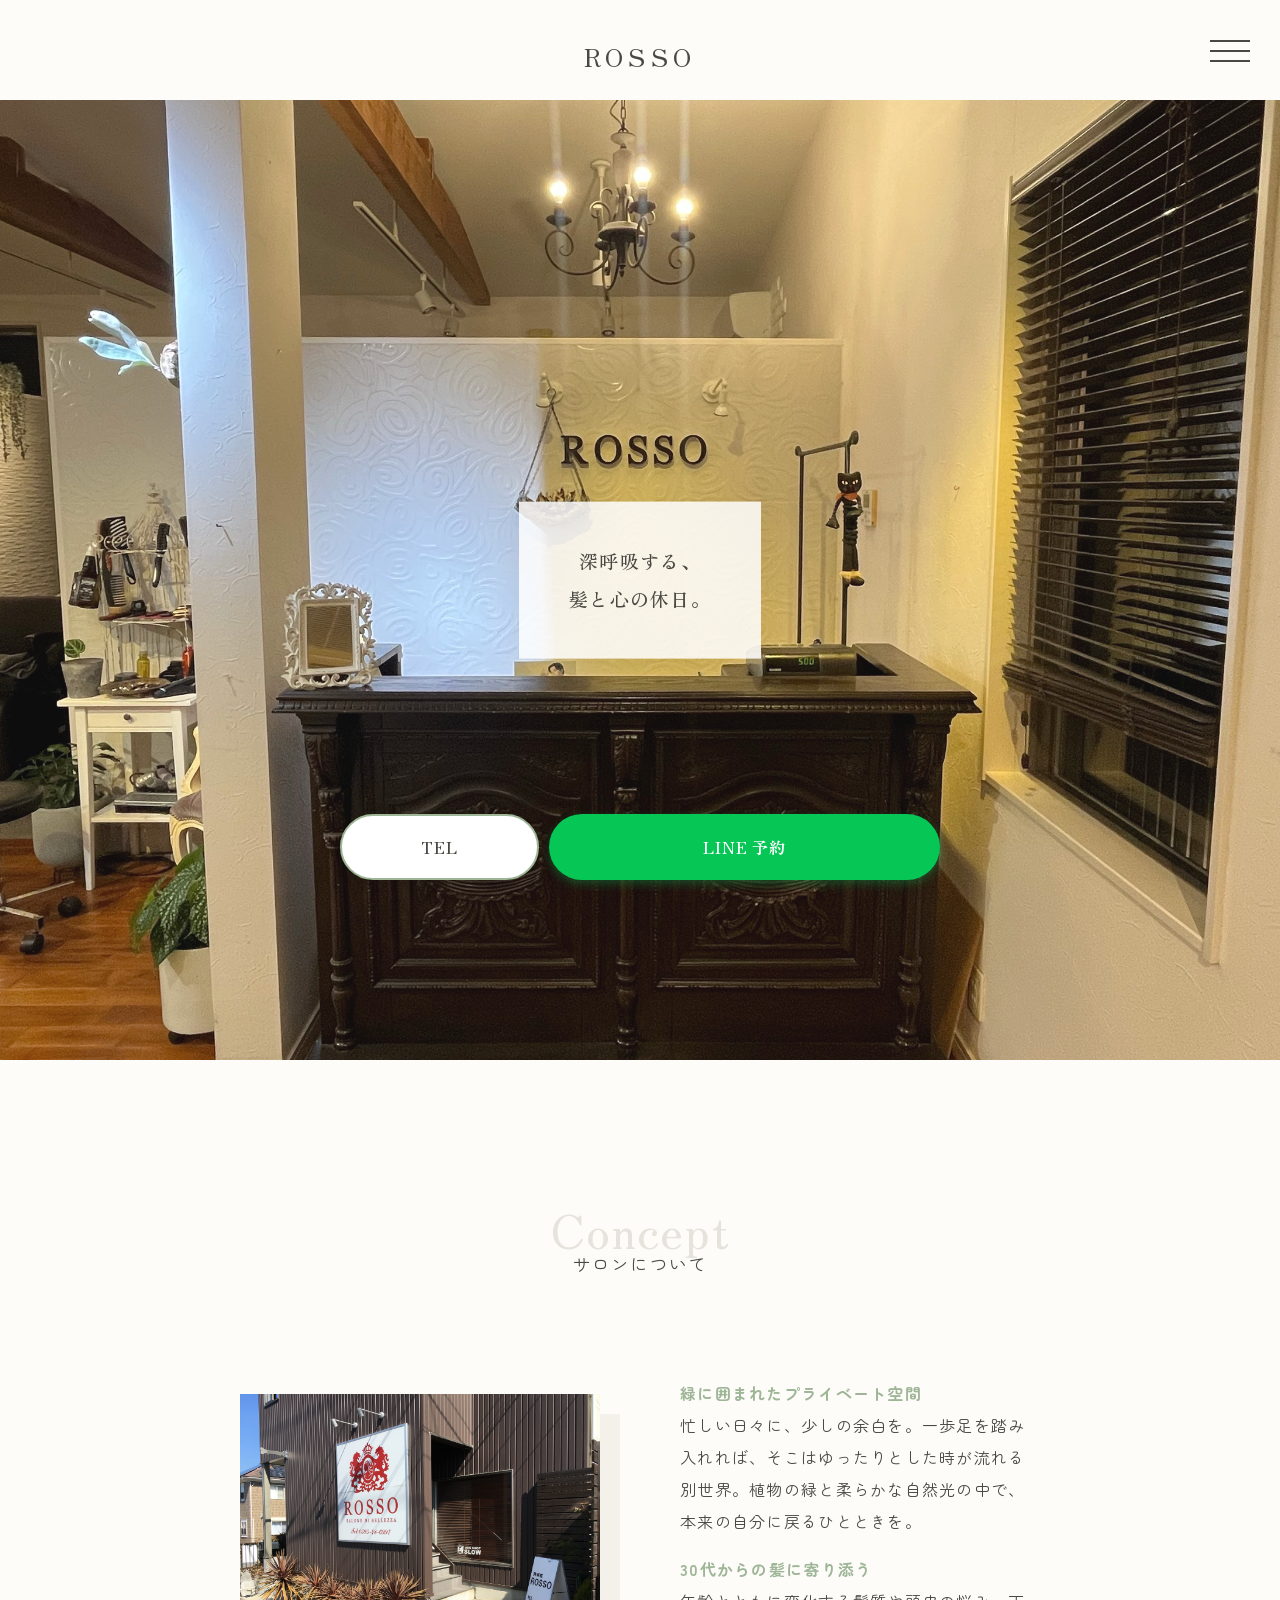
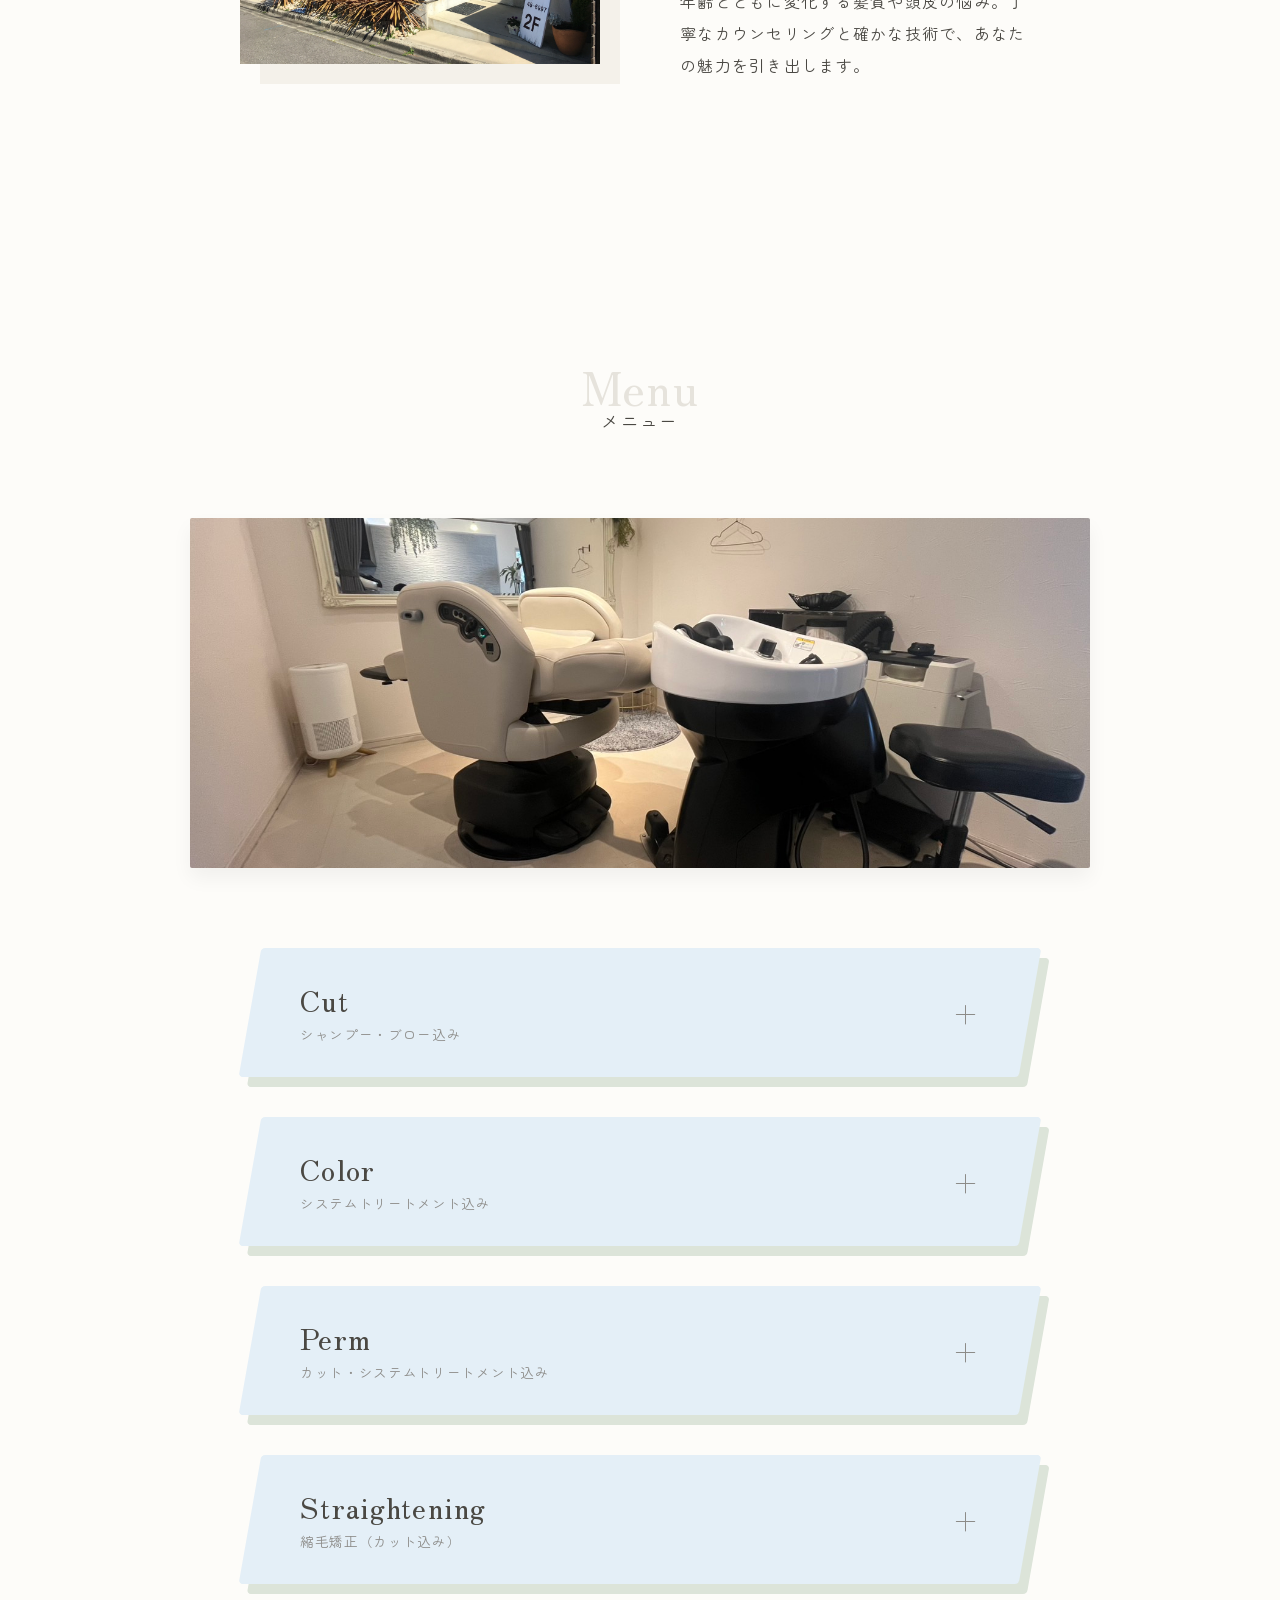
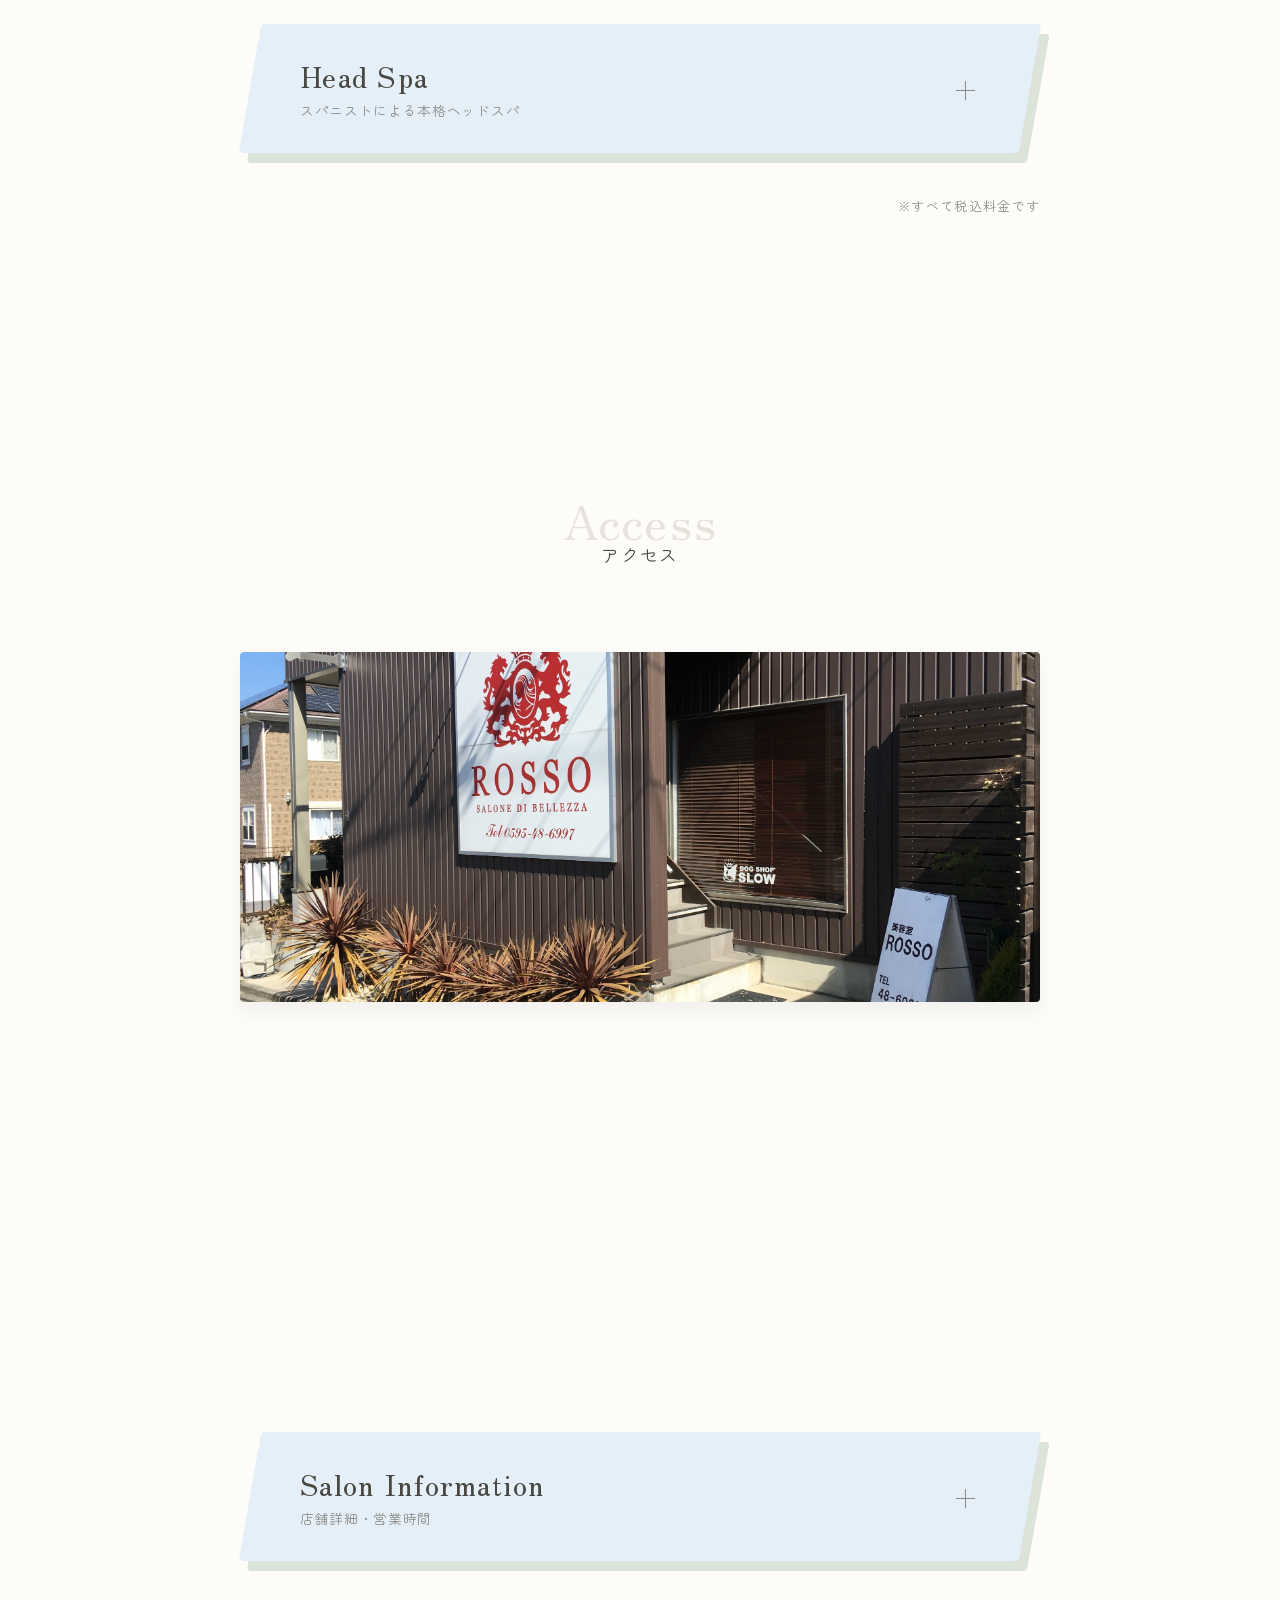
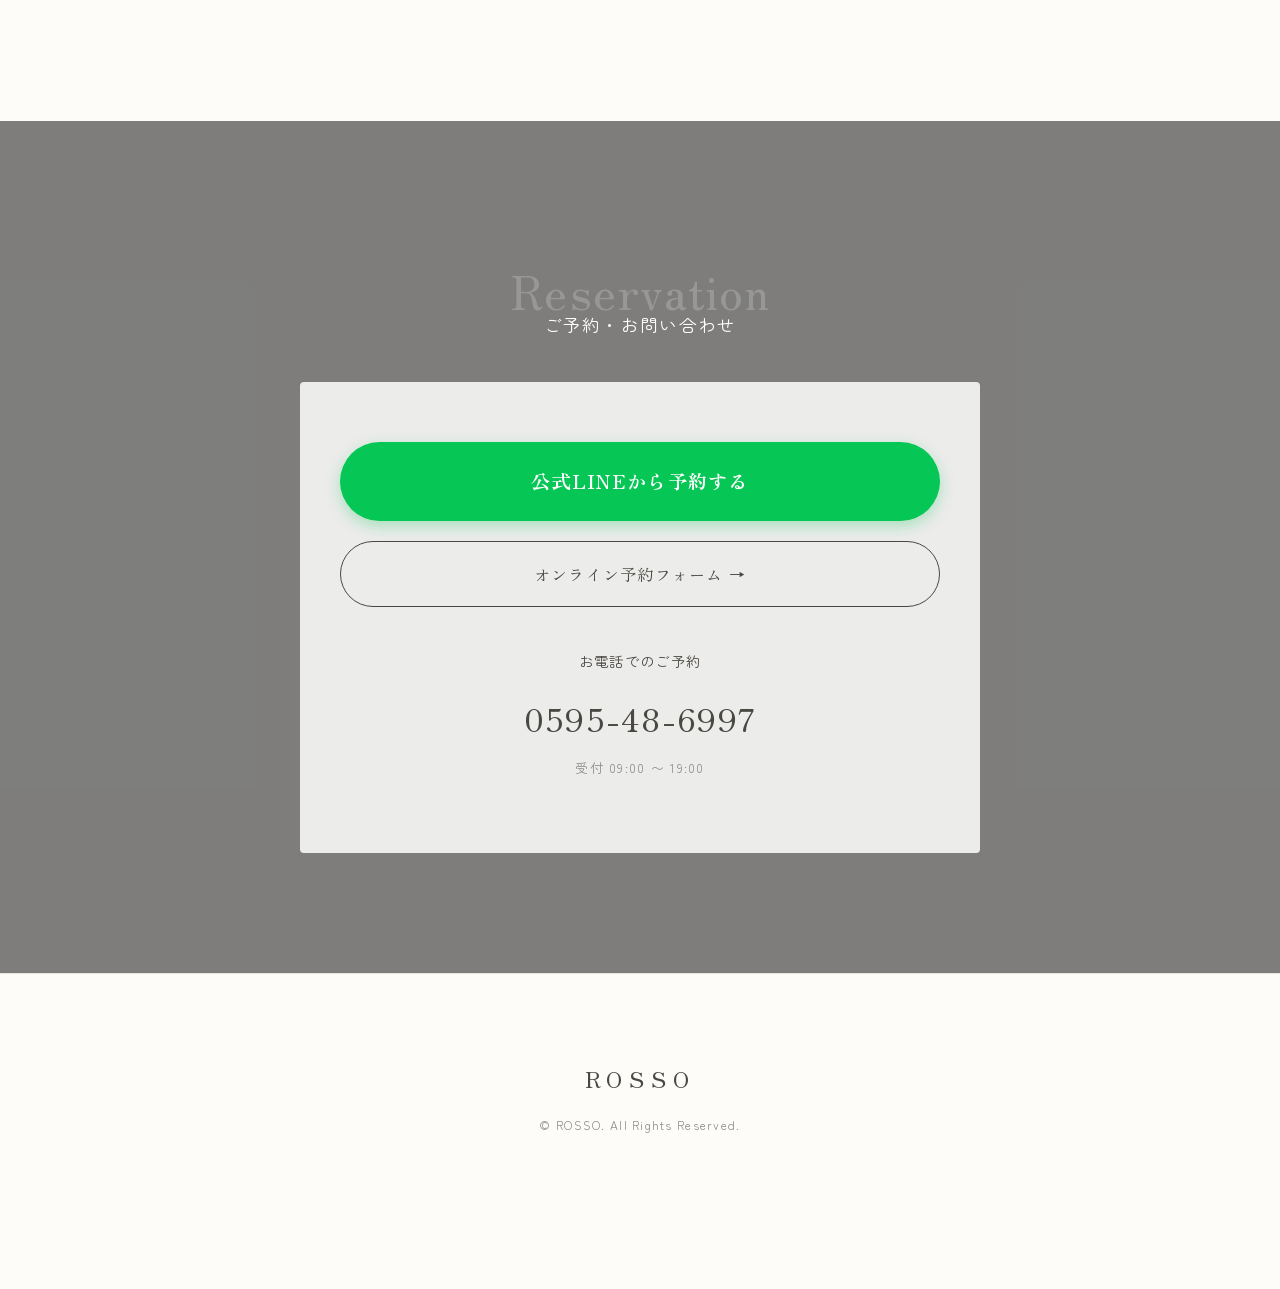
==== commit 9645576d: "定休日を月曜に修正・予約枠のブッキング反映を修正・GAS日付フォーマット対応" ====
--- a/index.html
+++ b/index.html
@@ -21,10 +21,11 @@
   <!-- ナビオーバーレイ -->
   <nav class="nav-overlay" id="navOverlay">
     <ul class="nav-list">
+      <li><a href="#home" class="nav-link">Home</a></li>
       <li><a href="#concept" class="nav-link">Concept</a></li>
       <li><a href="#menu" class="nav-link">Menu</a></li>
       <li><a href="#access" class="nav-link">Access</a></li>
-      <li><a href="reservation.html">Reservation</a></li>
+      <li><a href="#reservation" class="nav-link">Reservation</a></li>
     </ul>
   </nav>
 
@@ -34,15 +35,14 @@
   </header>
 
   <!-- ヒーロー -->
-  <section class="hero">
+  <section class="hero" id="home">
     <div class="hero-slider">
-      <img src="images/hero1.jpg" alt="サロン内観" class="hero-img active">
-      <img src="images/hero2.jpg" alt="ヘアスタイル" class="hero-img">
-      <img src="images/hero3.jpg" alt="施術風景" class="hero-img">
+      <img src="images/hero1.jpg" alt="ROSSO店内" class="hero-img active">
+      <img src="images/hero2.jpg" alt="ROSSO入り口" class="hero-img">
     </div>
     <div class="hero-message">
       <div class="hero-box">
-        <h2>緑と余白に包まれた<br>プライベートな時間を</h2>
+        <h2>深呼吸する、<br>髪と心の休日。</h2>
       </div>
     </div>
   </section>
@@ -52,14 +52,13 @@
     <div class="wrapper">
       <div class="section-header fade-up">
         <span class="en-title">Concept</span>
-        <span class="jp-title">コンセプト</span>
+        <span class="jp-title">サロンについて</span>
       </div>
       <div class="concept-layout fade-up">
-        <img src="images/concept.jpg" alt="コンセプトイメージ" class="concept-img">
+        <img src="images/concept.jpg" alt="受付カウンター" class="concept-img">
         <div class="concept-text">
-          <p>ROSSOは、<span class="highlight">緑と余白</span>をテーマにした名張市のプライベートサロンです。</p>
-          <p>日々の喧騒から離れ、ゆったりと流れる時間の中で、あなたらしい美しさを引き出します。</p>
-          <p>30代からの髪の悩みに真剣に向き合い、一人ひとりに合ったスタイルをご提案します。</p>
+          <p><span class="highlight">緑に囲まれたプライベート空間</span><br>忙しい日々に、少しの余白を。一歩足を踏み入れれば、そこはゆったりとした時が流れる別世界。植物の緑と柔らかな自然光の中で、本来の自分に戻るひとときを。</p>
+          <p><span class="highlight">30代からの髪に寄り添う</span><br>年齢とともに変化する髪質や頭皮の悩み。丁寧なカウンセリングと確かな技術で、あなたの魅力を引き出します。</p>
         </div>
       </div>
     </div>
@@ -70,68 +69,87 @@
     <div class="wrapper">
       <div class="section-header fade-up">
         <span class="en-title">Menu</span>
-        <span class="jp-title">メニュー・料金</span>
-      </div>
-      <img src="images/menu-top.jpg" alt="メニュー画像" class="menu-top-image fade-up">
+        <span class="jp-title">メニュー</span>
+      </div>
+      <img src="images/menu-top.jpg" alt="ヘッドスパルーム" class="menu-top-image fade-up">
       <div class="accordion-wrapper">
 
         <div class="accordion-item fade-up">
           <div class="accordion-header">
-            <span class="cat-title">Cut<span class="cat-sub">カット</span></span>
-            <span class="toggle-icon">+</span>
-          </div>
-          <div class="accordion-content">
-            <ul class="menu-list">
-              <li class="menu-item"><span class="item-name">カット</span><span class="item-dots"></span><span class="item-price">¥4,500〜</span></li>
-              <li class="menu-item"><span class="item-name">カット＋前処理</span><span class="item-dots"></span><span class="item-price">¥5,500〜</span></li>
-            </ul>
-            <span class="menu-note">※価格はすべて税込み表示です</span>
-          </div>
-        </div>
-
-        <div class="accordion-item fade-up">
-          <div class="accordion-header">
-            <span class="cat-title">Color<span class="cat-sub">カラー</span></span>
-            <span class="toggle-icon">+</span>
-          </div>
-          <div class="accordion-content">
-            <ul class="menu-list">
-              <li class="menu-item"><span class="item-name">リタッチカラー</span><span class="item-dots"></span><span class="item-price">¥6,000〜</span></li>
-              <li class="menu-item"><span class="item-name">フルカラー</span><span class="item-dots"></span><span class="item-price">¥8,000〜</span></li>
-              <li class="menu-item"><span class="item-name">ハイライト</span><span class="item-dots"></span><span class="item-price">¥10,000〜</span></li>
-            </ul>
-            <span class="menu-note">※価格はすべて税込み表示です</span>
-          </div>
-        </div>
-
-        <div class="accordion-item fade-up">
-          <div class="accordion-header">
-            <span class="cat-title">Perm<span class="cat-sub">パーマ</span></span>
-            <span class="toggle-icon">+</span>
-          </div>
-          <div class="accordion-content">
-            <ul class="menu-list">
-              <li class="menu-item"><span class="item-name">パーマ</span><span class="item-dots"></span><span class="item-price">¥9,000〜</span></li>
-              <li class="menu-item"><span class="item-name">デジタルパーマ</span><span class="item-dots"></span><span class="item-price">¥12,000〜</span></li>
-            </ul>
-            <span class="menu-note">※価格はすべて税込み表示です</span>
-          </div>
-        </div>
-
-        <div class="accordion-item fade-up">
-          <div class="accordion-header">
-            <span class="cat-title">Spa<span class="cat-sub">ヘッドスパ</span></span>
-            <span class="toggle-icon">+</span>
-          </div>
-          <div class="accordion-content">
-            <ul class="menu-list">
-              <li class="menu-item"><span class="item-name">ヘッドスパ（30分）</span><span class="item-dots"></span><span class="item-price">¥4,000〜</span></li>
-              <li class="menu-item"><span class="item-name">ヘッドスパ（60分）</span><span class="item-dots"></span><span class="item-price">¥7,000〜</span></li>
-            </ul>
-            <span class="menu-note">※価格はすべて税込み表示です</span>
-          </div>
-        </div>
-
+            <span class="cat-title">Cut<span class="cat-sub">シャンプー・ブロー込み</span></span>
+            <span class="toggle-icon">+</span>
+          </div>
+          <div class="accordion-content">
+            <ul class="menu-list">
+              <li class="menu-item"><span class="item-name">一般</span><span class="item-dots"></span><span class="item-price">¥4,620</span></li>
+              <li class="menu-item"><span class="item-name">高校生</span><span class="item-dots"></span><span class="item-price">¥3,520</span></li>
+              <li class="menu-item"><span class="item-name">中学生</span><span class="item-dots"></span><span class="item-price">¥2,970</span></li>
+              <li class="menu-item"><span class="item-name">小学生</span><span class="item-dots"></span><span class="item-price">¥2,420</span></li>
+            </ul>
+            <span class="menu-note">※すべて税込料金です</span>
+          </div>
+        </div>
+
+        <div class="accordion-item fade-up">
+          <div class="accordion-header">
+            <span class="cat-title">Color<span class="cat-sub">システムトリートメント込み</span></span>
+            <span class="toggle-icon">+</span>
+          </div>
+          <div class="accordion-content">
+            <ul class="menu-list">
+              <li class="menu-item"><span class="item-name">根本</span><span class="item-dots"></span><span class="item-price">¥7,150</span></li>
+              <li class="menu-item"><span class="item-name">全体</span><span class="item-dots"></span><span class="item-price">¥7,700</span></li>
+              <li class="menu-item"><span class="item-name">マニキュア</span><span class="item-dots"></span><span class="item-price">¥6,050</span></li>
+            </ul>
+            <span class="menu-note">※すべて税込料金です</span>
+          </div>
+        </div>
+
+        <div class="accordion-item fade-up">
+          <div class="accordion-header">
+            <span class="cat-title">Perm<span class="cat-sub">カット・システムトリートメント込み</span></span>
+            <span class="toggle-icon">+</span>
+          </div>
+          <div class="accordion-content">
+            <ul class="menu-list">
+              <li class="menu-item"><span class="item-name">ノーマルパーマ</span><span class="item-dots"></span><span class="item-price">¥9,350</span></li>
+              <li class="menu-item"><span class="item-name">特殊パーマ</span><span class="item-dots"></span><span class="item-price">¥11,550</span></li>
+            </ul>
+            <span class="menu-note">※すべて税込料金です</span>
+          </div>
+        </div>
+
+        <div class="accordion-item fade-up">
+          <div class="accordion-header">
+            <span class="cat-title">Straightening<span class="cat-sub">縮毛矯正（カット込み）</span></span>
+            <span class="toggle-icon">+</span>
+          </div>
+          <div class="accordion-content">
+            <ul class="menu-list">
+              <li class="menu-item"><span class="item-name">ショート</span><span class="item-dots"></span><span class="item-price">¥13,750</span></li>
+              <li class="menu-item"><span class="item-name">ミディアム</span><span class="item-dots"></span><span class="item-price">¥14,850</span></li>
+              <li class="menu-item"><span class="item-name">ロング</span><span class="item-dots"></span><span class="item-price">¥15,950</span></li>
+            </ul>
+            <span class="menu-note">※すべて税込料金です</span>
+          </div>
+        </div>
+
+        <div class="accordion-item fade-up">
+          <div class="accordion-header">
+            <span class="cat-title">Head Spa<span class="cat-sub">スパニストによる本格ヘッドスパ</span></span>
+            <span class="toggle-icon">+</span>
+          </div>
+          <div class="accordion-content">
+            <ul class="menu-list">
+              <li class="menu-item"><span class="item-name">30分コース</span><span class="item-dots"></span><span class="item-price">¥3,250</span></li>
+              <li class="menu-item"><span class="item-name">45分コース</span><span class="item-dots"></span><span class="item-price">¥5,170</span></li>
+              <li class="menu-item"><span class="item-name">60分コース</span><span class="item-dots"></span><span class="item-price">¥5,720</span></li>
+            </ul>
+            <span class="menu-note">※ご新規様 1,000円OFF</span>
+          </div>
+        </div>
+
+        <p style="text-align: right; font-size: 0.8rem; color: var(--text-sub); margin-top: 30px;">※すべて税込料金です</p>
       </div>
     </div>
   </section>
@@ -144,41 +162,52 @@
         <span class="jp-title">アクセス</span>
       </div>
       <div class="access-container fade-up">
-        <img src="images/access.jpg" alt="店舗外観" class="access-img">
+        <img src="images/concept.jpg" alt="受付カウンター" class="access-img">
         <iframe
-          src="https://www.google.com/maps/embed?pb=!1m18!1m12!1m3!1d3271.0!2d136.1!3d34.6!2m3!1f0!2f0!3f0!3m2!1i1024!2i768!4f13.1!3m3!1m2!1s0x0%3A0x0!2zMzTCsDM2JzAwLjAiTiAxMzbCsDA2JzAwLjAiRQ!5e0!3m2!1sja!2sjp!4v1700000000000!5m2!1sja!2sjp"
+          src="https://maps.google.com/maps?q=三重県名張市桔梗が丘4-4-11-1Salone Di Bellezza Rosso&output=embed&t=m&z=16"
           width="100%" height="350" style="border:0;" allowfullscreen="" loading="lazy">
         </iframe>
-        <div class="access-details-wrapper">
-          <div class="access-row"><span class="access-label">住所</span><span>三重県名張市桔梗が丘〇〇〇</span></div>
-          <div class="access-row"><span class="access-label">電話</span><span>0000-00-0000</span></div>
-          <div class="access-row"><span class="access-label">営業時間</span><span>10:00 〜 19:00（最終受付 18:00）</span></div>
-          <div class="access-row"><span class="access-label">定休日</span><span>火曜日・第3水曜日</span></div>
-          <div class="access-row"><span class="access-label">駐車場</span><span>2台分完備</span></div>
+        <div class="accordion-wrapper access-details-wrapper">
+          <div class="accordion-item">
+            <div class="accordion-header">
+              <span class="cat-title">Salon Information<span class="cat-sub">店舗詳細・営業時間</span></span>
+              <span class="toggle-icon">+</span>
+            </div>
+            <div class="accordion-content">
+              <div style="padding: 20px 0;">
+                <h3>ROSSO</h3>
+                <div style="margin-top: 20px;">
+                  <div class="access-row"><span class="access-label">Address</span><span>〒518-0624<br>名張市桔梗が丘 4-4-11-1 2F<br>（1F ドッグショップ SLOW）</span></div>
+                  <div class="access-row"><span class="access-label">Open</span><span>09:00 〜 19:00</span></div>
+                  <div class="access-row"><span class="access-label">Close</span><span>月曜日</span></div>
+                </div>
+              </div>
+            </div>
+          </div>
         </div>
       </div>
     </div>
   </section>
 
   <!-- 予約セクション -->
-  <section class="reservation-section">
+  <section id="reservation" class="reservation-section">
     <div class="bg-night"></div>
     <div class="overlay"></div>
     <div class="wrapper">
-      <div class="section-header">
+      <div class="section-header" style="margin-bottom: 40px;">
         <span class="en-title" style="color: rgba(255,255,255,0.2);">Reservation</span>
-        <span class="jp-title" style="color: #fff;">ご予約</span>
+        <span class="jp-title" style="color: #fff;">ご予約・お問い合わせ</span>
       </div>
       <div class="reserve-content-box fade-up">
-        <p style="margin-bottom: 30px;">ご予約はLINEまたはオンライン予約フォームより承っております。</p>
-        <a href="https://line.me/YOUR_LINE_ID" class="main-line-btn" target="_blank">
-          LINE で予約する
+        <a href="https://lin.ee/pPa5Y1q" class="main-line-btn" target="_blank">
+          公式LINEから予約する
         </a>
         <a href="reservation.html" class="online-reserve-btn">
           オンライン予約フォーム →
         </a>
-        <a href="tel:0000-00-0000" class="tel-link">0000-00-0000</a>
-        <p style="font-size: 0.85rem; color: var(--text-sub); margin-top: 10px;">営業時間内にお電話ください</p>
+        <p style="margin-bottom: 10px; font-size: 0.9rem; margin-top: 40px;">お電話でのご予約</p>
+        <a href="tel:0595486997" class="tel-link">0595-48-6997</a>
+        <p style="font-size: 0.8rem; color: var(--text-sub); margin-top: 5px;">受付 09:00 〜 19:00</p>
       </div>
     </div>
   </section>
@@ -187,12 +216,15 @@
   <footer>
     <div class="wrapper">
       <p class="footer-logo">ROSSO</p>
-      <p class="footer-copy">&copy; 2024 ROSSO All Rights Reserved.</p>
+      <p class="footer-copy">&copy; ROSSO. All Rights Reserved.</p>
     </div>
   </footer>
 
-  <!-- 下部固定LINEボタン -->
-  <a href="https://line.me/YOUR_LINE_ID" class="fixed-line-btn" target="_blank">LINE で予約</a>
+  <!-- 下部固定ナビ -->
+  <div class="bottom-nav">
+    <a href="tel:0595486997" class="nav-btn-tel">TEL</a>
+    <a href="https://lin.ee/pPa5Y1q" class="nav-btn-line" target="_blank">LINE 予約</a>
+  </div>
 
   <script src="js/main.js"></script>
 </body>
--- a/css/style.css
+++ b/css/style.css
@@ -213,7 +213,7 @@
 }
 .bg-night {
   position: absolute; top: 0; left: 0; width: 100%; height: 100%;
-  background-image: url('../images/reserve-bg.jpg');
+  background-image: url('../images/hero3.jpg');
   background-size: cover; background-position: center;
   background-attachment: fixed; z-index: -2;
 }
@@ -262,19 +262,32 @@
 }
 .footer-copy { font-size: 0.75rem; color: var(--text-sub); }
 
-/* --- 下部固定LINEボタン --- */
-.fixed-line-btn {
+/* --- 下部固定ナビ --- */
+.bottom-nav {
   position: fixed; bottom: 20px; left: 50%;
   transform: translateX(-50%);
-  background-color: var(--line-green);
-  color: #fff; padding: 15px 40px;
-  border-radius: 50px; font-size: 1rem;
-  font-weight: bold; z-index: 100;
-  box-shadow: 0 5px 20px rgba(6,199,85,0.4);
-  white-space: nowrap;
-  transition: 0.3s;
-}
-.fixed-line-btn:hover { transform: translateX(-50%) translateY(-3px); opacity: 1; }
+  width: 90%; max-width: 600px;
+  display: flex; gap: 10px; z-index: 999;
+}
+.nav-btn-tel {
+  flex: 1;
+  background-color: #fff; color: var(--text-main);
+  border: 2px solid var(--accent); border-radius: 50px;
+  text-align: center; padding: 15px 0;
+  font-weight: bold; font-family: var(--font-heading);
+  display: flex; align-items: center; justify-content: center;
+  box-shadow: 0 4px 10px rgba(0,0,0,0.1); transition: 0.3s;
+}
+.nav-btn-line {
+  flex: 2;
+  background-color: var(--line-green); color: #fff;
+  border-radius: 50px; text-align: center; padding: 15px 0;
+  font-weight: bold; font-family: var(--font-heading);
+  letter-spacing: 0.05em;
+  display: flex; align-items: center; justify-content: center;
+  box-shadow: 0 4px 10px rgba(6,199,85,0.3); transition: 0.3s;
+}
+.nav-btn-tel:hover, .nav-btn-line:hover { transform: translateY(-2px); opacity: 1; }
 
 /* --- レスポンシブ --- */
 @media (max-width: 768px) {
